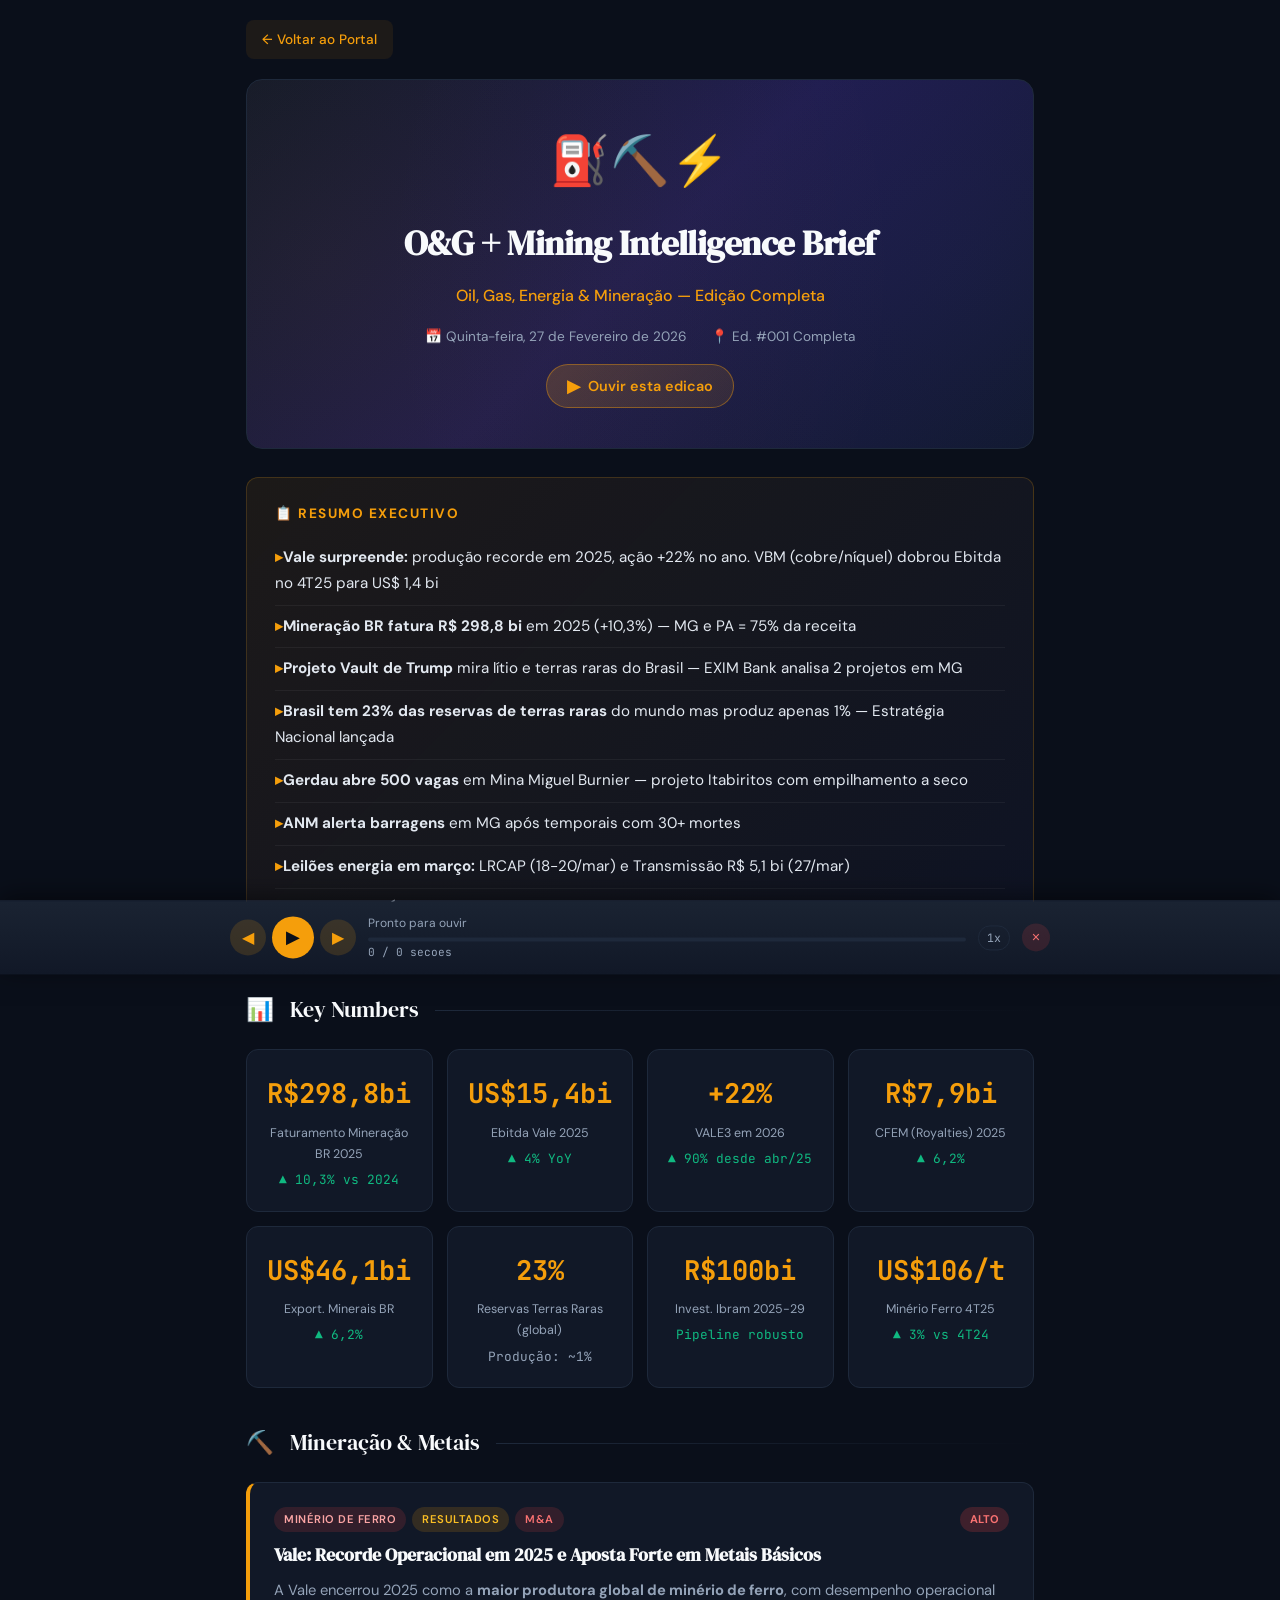
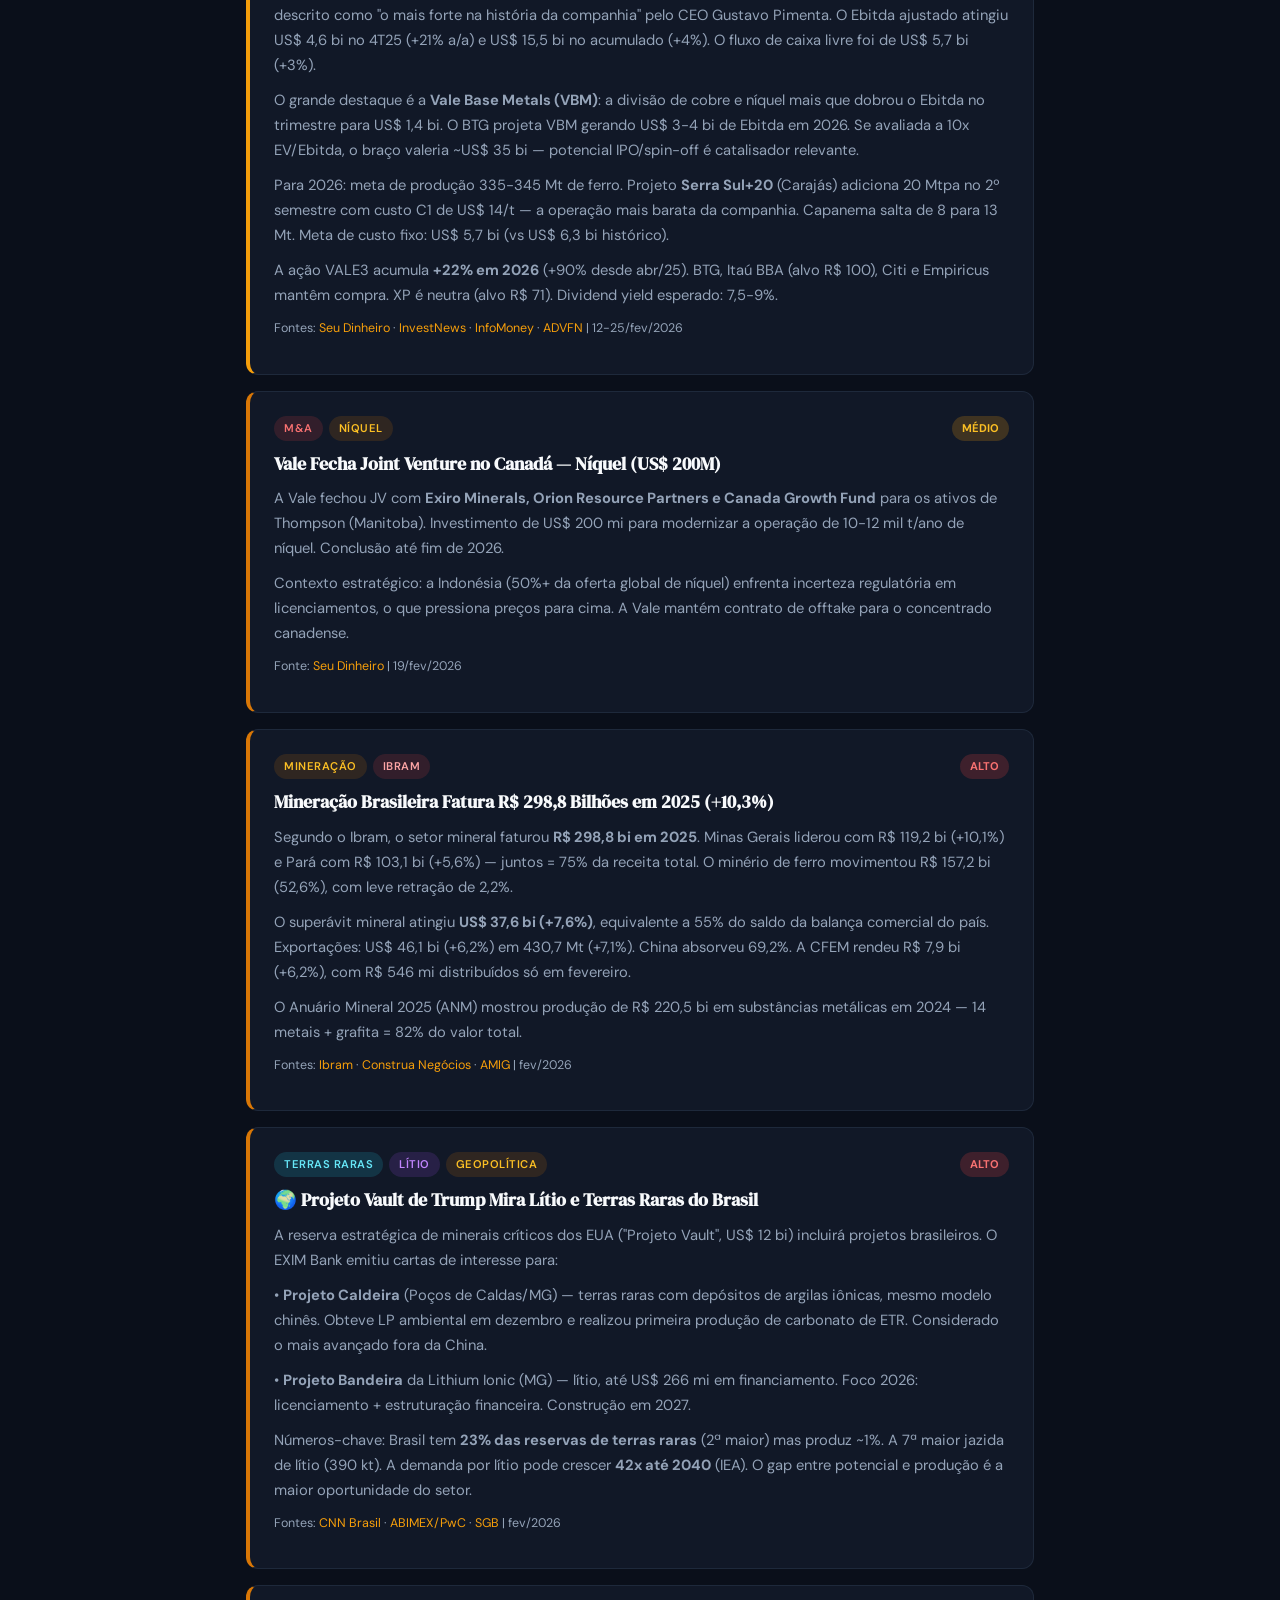
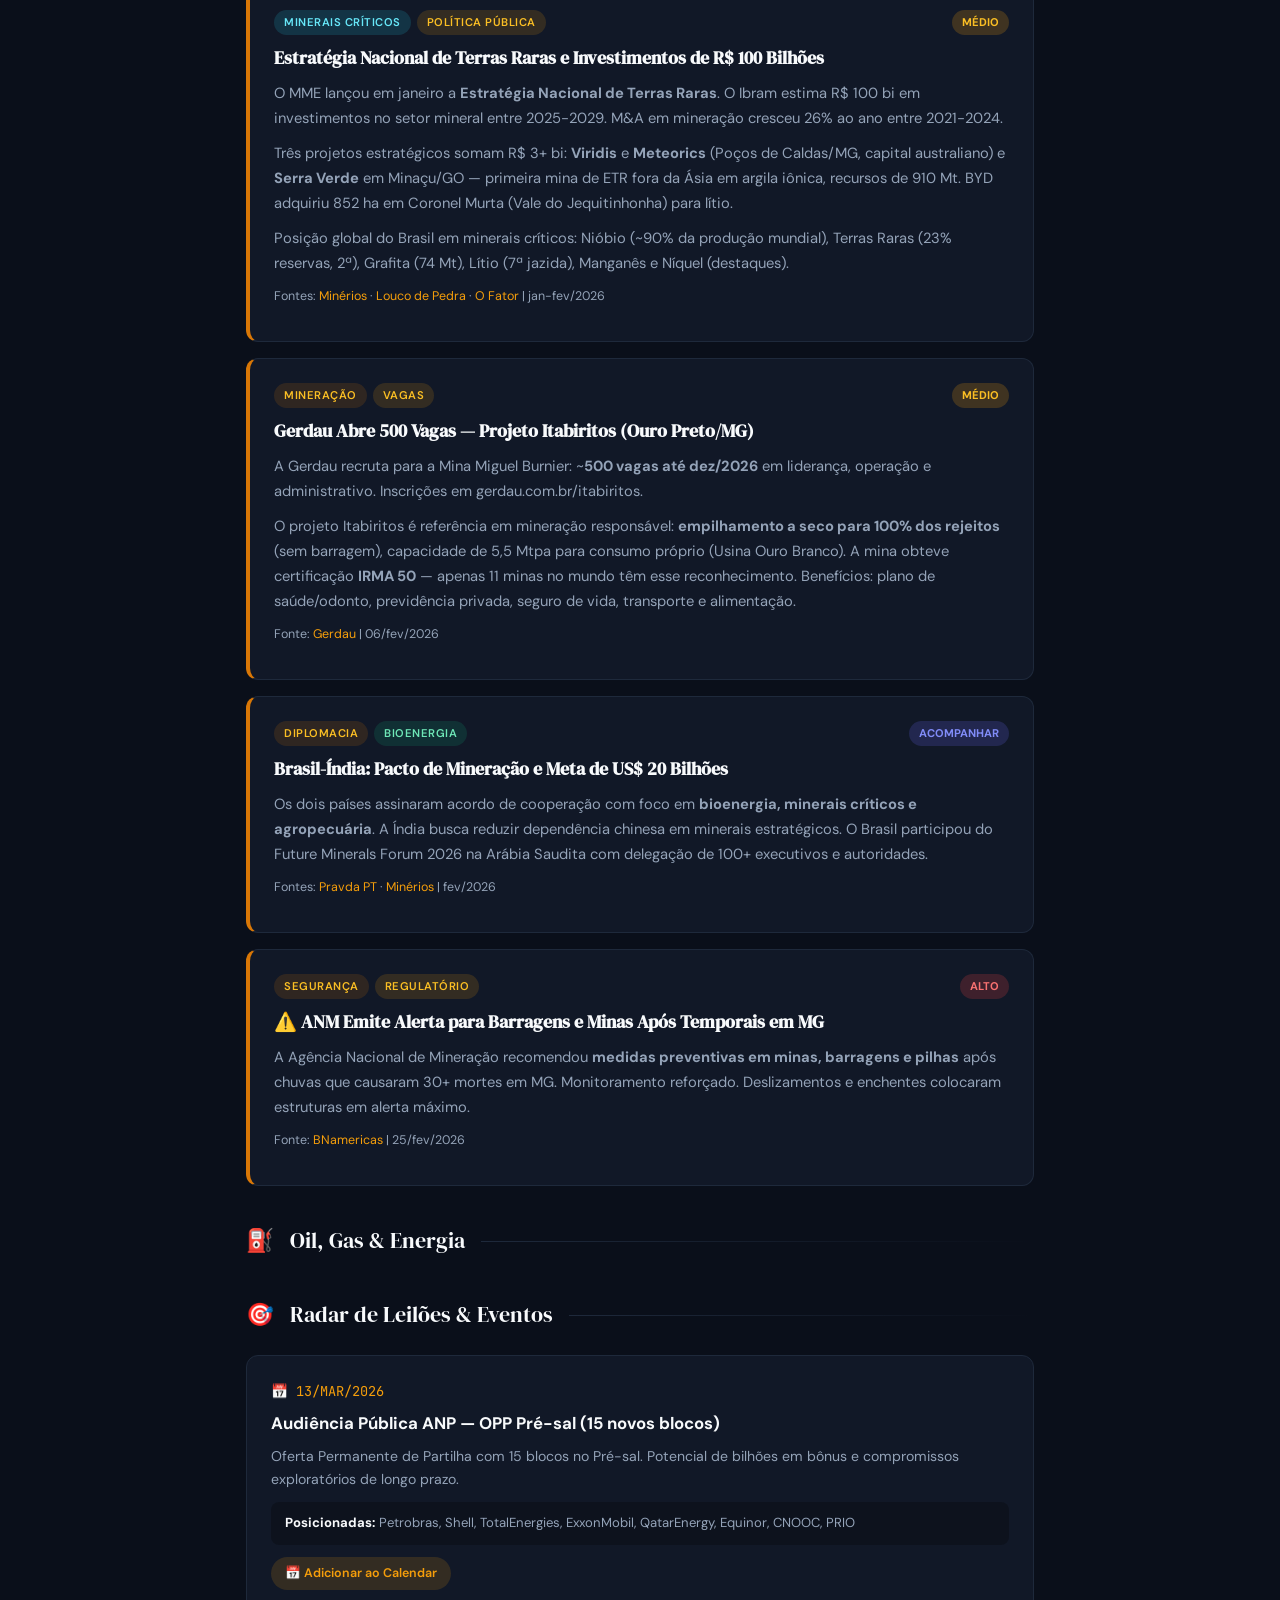
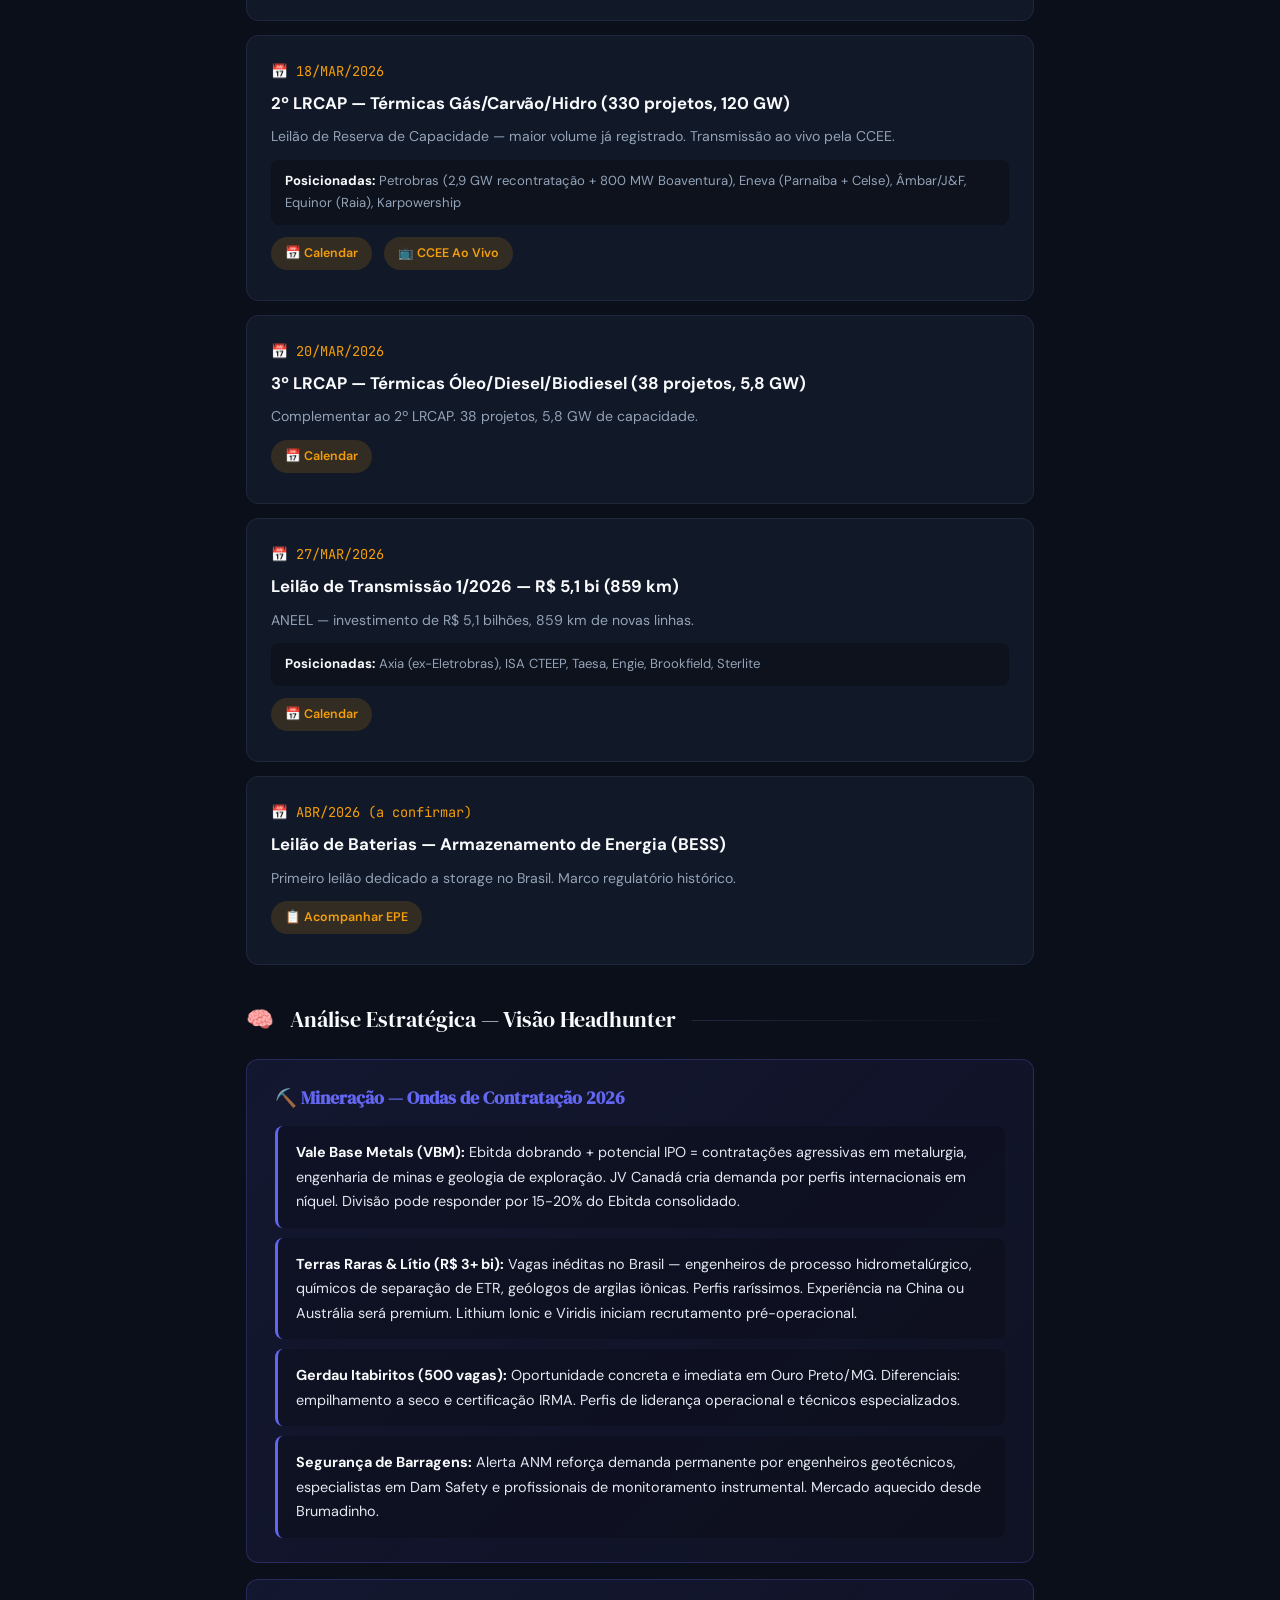
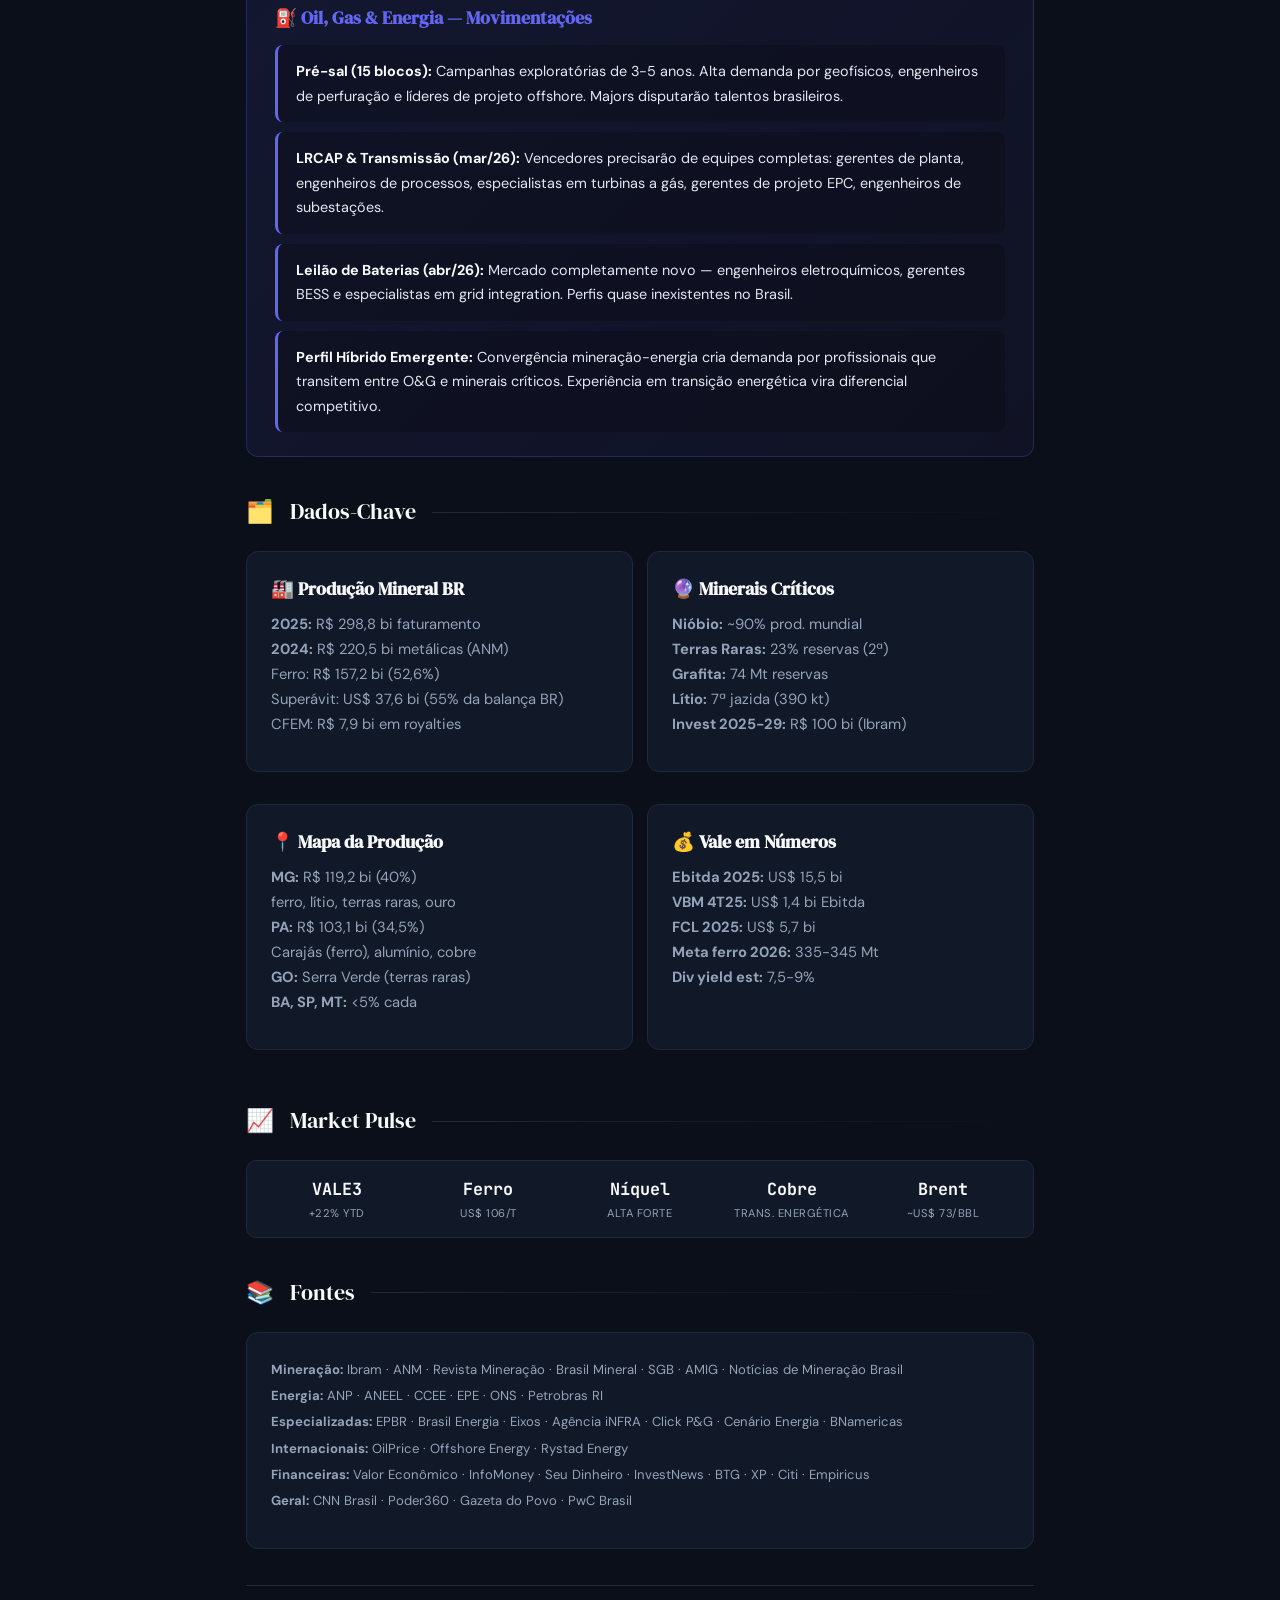
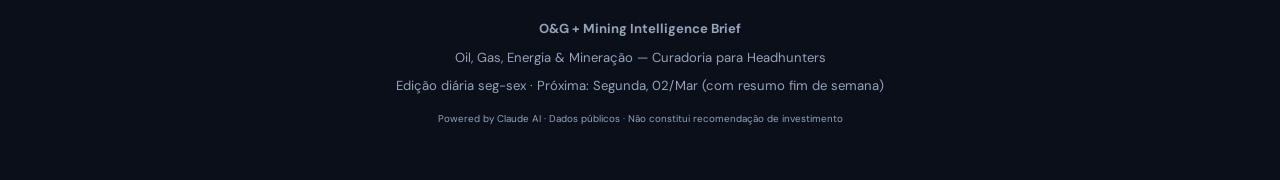
==== editions/2026-02-27.html @ 09e342e6 "Reestruturar projeto: portal, audio player, CSS modular, 2 edicoes - Portal landing page com hero, a" ====
<!DOCTYPE html>
<html lang="pt-BR">
<head>
<meta charset="UTF-8">
<meta name="viewport" content="width=device-width, initial-scale=1.0">
<title>O&G + Mining Intelligence Brief | 27 Fev 2026</title>
<meta name="description" content="Ed. #001 — Vale recorde, Mineracao R$298bi, Projeto Vault terras raras">
<meta property="og:title" content="O&G + Mining Intelligence Brief | 27 Fev 2026">
<meta property="og:description" content="Vale recorde operacional 2025, Mineracao BR fatura R$298,8bi, Projeto Vault terras raras">
<meta property="og:url" content="https://csfilho25.github.io/newsletter-og/editions/2026-02-27.html">
<link href="https://fonts.googleapis.com/css2?family=DM+Serif+Display&family=DM+Sans:wght@400;500;700&family=JetBrains+Mono:wght@400;500&display=swap" rel="stylesheet">
<link rel="stylesheet" href="../css/theme.css">
<link rel="stylesheet" href="../css/edition.css">
<link rel="stylesheet" href="../css/audio-player.css">
</head>
<body>
<div class="container">
<a href="../" class="back-link">&#8592; Voltar ao Portal</a>

<!-- HEADER -->
<div class="header">
  <div class="header-icon">⛽⛏️⚡</div>
  <h1>O&G + Mining Intelligence Brief</h1>
  <div class="header-sub">Oil, Gas, Energia & Mineração — Edição Completa</div>
  <div class="header-meta">
    <span>📅 Quinta-feira, 27 de Fevereiro de 2026</span>
    <span>📍 Ed. #001 Completa</span>
  </div>
</div>

<!-- EXECUTIVE SUMMARY -->
<div class="exec-summary">
  <h3>📋 Resumo Executivo</h3>
  <ul>
    <li><strong>Vale surpreende:</strong> produção recorde em 2025, ação +22% no ano. VBM (cobre/níquel) dobrou Ebitda no 4T25 para US$ 1,4 bi</li>
    <li><strong>Mineração BR fatura R$ 298,8 bi</strong> em 2025 (+10,3%) — MG e PA = 75% da receita</li>
    <li><strong>Projeto Vault de Trump</strong> mira lítio e terras raras do Brasil — EXIM Bank analisa 2 projetos em MG</li>
    <li><strong>Brasil tem 23% das reservas de terras raras</strong> do mundo mas produz apenas 1% — Estratégia Nacional lançada</li>
    <li><strong>Gerdau abre 500 vagas</strong> em Mina Miguel Burnier — projeto Itabiritos com empilhamento a seco</li>
    <li><strong>ANM alerta barragens</strong> em MG após temporais com 30+ mortes</li>
    <li><strong>Leilões energia em março:</strong> LRCAP (18-20/mar) e Transmissão R$ 5,1 bi (27/mar)</li>
    <li><strong>Acordo Brasil-Índia</strong> em mineração — meta de US$ 20 bi em comércio bilateral</li>
  </ul>
</div>

<!-- KEY NUMBERS -->
<div class="section-divider"><span>📊</span> Key Numbers</div>

<div class="numbers-grid">
  <div class="num-card">
    <div class="value">R$298,8bi</div>
    <div class="label">Faturamento Mineração BR 2025</div>
    <div class="change up">▲ 10,3% vs 2024</div>
  </div>
  <div class="num-card">
    <div class="value">US$15,4bi</div>
    <div class="label">Ebitda Vale 2025</div>
    <div class="change up">▲ 4% YoY</div>
  </div>
  <div class="num-card">
    <div class="value">+22%</div>
    <div class="label">VALE3 em 2026</div>
    <div class="change up">▲ 90% desde abr/25</div>
  </div>
  <div class="num-card">
    <div class="value">R$7,9bi</div>
    <div class="label">CFEM (Royalties) 2025</div>
    <div class="change up">▲ 6,2%</div>
  </div>
  <div class="num-card">
    <div class="value">US$46,1bi</div>
    <div class="label">Export. Minerais BR</div>
    <div class="change up">▲ 6,2%</div>
  </div>
  <div class="num-card">
    <div class="value">23%</div>
    <div class="label">Reservas Terras Raras (global)</div>
    <div class="change neutral">Produção: ~1%</div>
  </div>
  <div class="num-card">
    <div class="value">R$100bi</div>
    <div class="label">Invest. Ibram 2025-29</div>
    <div class="change up">Pipeline robusto</div>
  </div>
  <div class="num-card">
    <div class="value">US$106/t</div>
    <div class="label">Minério Ferro 4T25</div>
    <div class="change up">▲ 3% vs 4T24</div>
  </div>
</div>

<!-- ===== MINERAÇÃO ===== -->
<div class="section-divider"><span>⛏️</span> Mineração & Metais</div>

<!-- VALE RESULTADOS -->
<div class="news-card featured">
  <div class="card-header">
    <div class="tags">
      <span class="tag tag-ferro">Minério de Ferro</span>
      <span class="tag tag-corporativo">Resultados</span>
      <span class="tag tag-ma">M&A</span>
    </div>
    <span class="impact impact-high">ALTO</span>
  </div>
  <h3>Vale: Recorde Operacional em 2025 e Aposta Forte em Metais Básicos</h3>
  <p>A Vale encerrou 2025 como a <strong>maior produtora global de minério de ferro</strong>, com desempenho operacional descrito como "o mais forte na história da companhia" pelo CEO Gustavo Pimenta. O Ebitda ajustado atingiu US$ 4,6 bi no 4T25 (+21% a/a) e US$ 15,5 bi no acumulado (+4%). O fluxo de caixa livre foi de US$ 5,7 bi (+3%).</p>
  <p>O grande destaque é a <strong>Vale Base Metals (VBM)</strong>: a divisão de cobre e níquel mais que dobrou o Ebitda no trimestre para US$ 1,4 bi. O BTG projeta VBM gerando US$ 3-4 bi de Ebitda em 2026. Se avaliada a 10x EV/Ebitda, o braço valeria ~US$ 35 bi — potencial IPO/spin-off é catalisador relevante.</p>
  <p>Para 2026: meta de produção 335-345 Mt de ferro. Projeto <strong>Serra Sul+20</strong> (Carajás) adiciona 20 Mtpa no 2º semestre com custo C1 de US$ 14/t — a operação mais barata da companhia. Capanema salta de 8 para 13 Mt. Meta de custo fixo: US$ 5,7 bi (vs US$ 6,3 bi histórico).</p>
  <p>A ação VALE3 acumula <strong>+22% em 2026</strong> (+90% desde abr/25). BTG, Itaú BBA (alvo R$ 100), Citi e Empiricus mantêm compra. XP é neutra (alvo R$ 71). Dividend yield esperado: 7,5-9%.</p>
  <p class="source">Fontes: <a href="https://www.seudinheiro.com" target="_blank">Seu Dinheiro</a> · <a href="https://investnews.com.br" target="_blank">InvestNews</a> · <a href="https://www.infomoney.com.br" target="_blank">InfoMoney</a> · <a href="https://br.advfn.com" target="_blank">ADVFN</a> | 12-25/fev/2026</p>
</div>

<!-- JV CANADÁ -->
<div class="news-card mining-card">
  <div class="card-header">
    <div class="tags">
      <span class="tag tag-ma">M&A</span>
      <span class="tag tag-mining">Níquel</span>
    </div>
    <span class="impact impact-medium">MÉDIO</span>
  </div>
  <h3>Vale Fecha Joint Venture no Canadá — Níquel (US$ 200M)</h3>
  <p>A Vale fechou JV com <strong>Exiro Minerals, Orion Resource Partners e Canada Growth Fund</strong> para os ativos de Thompson (Manitoba). Investimento de US$ 200 mi para modernizar a operação de 10-12 mil t/ano de níquel. Conclusão até fim de 2026.</p>
  <p>Contexto estratégico: a Indonésia (50%+ da oferta global de níquel) enfrenta incerteza regulatória em licenciamentos, o que pressiona preços para cima. A Vale mantém contrato de offtake para o concentrado canadense.</p>
  <p class="source">Fonte: <a href="https://www.seudinheiro.com" target="_blank">Seu Dinheiro</a> | 19/fev/2026</p>
</div>

<!-- FATURAMENTO SETOR -->
<div class="news-card mining-card">
  <div class="card-header">
    <div class="tags">
      <span class="tag tag-mining">Mineração</span>
      <span class="tag tag-ferro">Ibram</span>
    </div>
    <span class="impact impact-high">ALTO</span>
  </div>
  <h3>Mineração Brasileira Fatura R$ 298,8 Bilhões em 2025 (+10,3%)</h3>
  <p>Segundo o Ibram, o setor mineral faturou <strong>R$ 298,8 bi em 2025</strong>. Minas Gerais liderou com R$ 119,2 bi (+10,1%) e Pará com R$ 103,1 bi (+5,6%) — juntos = 75% da receita total. O minério de ferro movimentou R$ 157,2 bi (52,6%), com leve retração de 2,2%.</p>
  <p>O superávit mineral atingiu <strong>US$ 37,6 bi (+7,6%)</strong>, equivalente a 55% do saldo da balança comercial do país. Exportações: US$ 46,1 bi (+6,2%) em 430,7 Mt (+7,1%). China absorveu 69,2%. A CFEM rendeu R$ 7,9 bi (+6,2%), com R$ 546 mi distribuídos só em fevereiro.</p>
  <p>O Anuário Mineral 2025 (ANM) mostrou produção de R$ 220,5 bi em substâncias metálicas em 2024 — 14 metais + grafita = 82% do valor total.</p>
  <p class="source">Fontes: <a href="https://ibram.org.br" target="_blank">Ibram</a> · <a href="https://revistaconstrua.com.br" target="_blank">Construa Negócios</a> · <a href="https://amig.org.br" target="_blank">AMIG</a> | fev/2026</p>
</div>

<!-- TERRAS RARAS & LITIO -->
<div class="news-card mining-card">
  <div class="card-header">
    <div class="tags">
      <span class="tag tag-terras-raras">Terras Raras</span>
      <span class="tag tag-litio">Lítio</span>
      <span class="tag tag-mining">Geopolítica</span>
    </div>
    <span class="impact impact-high">ALTO</span>
  </div>
  <h3>🌍 Projeto Vault de Trump Mira Lítio e Terras Raras do Brasil</h3>
  <p>A reserva estratégica de minerais críticos dos EUA ("Projeto Vault", US$ 12 bi) incluirá projetos brasileiros. O EXIM Bank emitiu cartas de interesse para:</p>
  <p>• <strong>Projeto Caldeira</strong> (Poços de Caldas/MG) — terras raras com depósitos de argilas iônicas, mesmo modelo chinês. Obteve LP ambiental em dezembro e realizou primeira produção de carbonato de ETR. Considerado o mais avançado fora da China.</p>
  <p>• <strong>Projeto Bandeira</strong> da Lithium Ionic (MG) — lítio, até US$ 266 mi em financiamento. Foco 2026: licenciamento + estruturação financeira. Construção em 2027.</p>
  <p>Números-chave: Brasil tem <strong>23% das reservas de terras raras</strong> (2ª maior) mas produz ~1%. A 7ª maior jazida de lítio (390 kt). A demanda por lítio pode crescer <strong>42x até 2040</strong> (IEA). O gap entre potencial e produção é a maior oportunidade do setor.</p>
  <p class="source">Fontes: <a href="https://www.cnnbrasil.com.br" target="_blank">CNN Brasil</a> · <a href="https://abimex.ind.br" target="_blank">ABIMEX/PwC</a> · <a href="https://www.sgb.gov.br" target="_blank">SGB</a> | fev/2026</p>
</div>

<!-- ESTRATÉGIA NACIONAL -->
<div class="news-card mining-card">
  <div class="card-header">
    <div class="tags">
      <span class="tag tag-terras-raras">Minerais Críticos</span>
      <span class="tag tag-corporativo">Política Pública</span>
    </div>
    <span class="impact impact-medium">MÉDIO</span>
  </div>
  <h3>Estratégia Nacional de Terras Raras e Investimentos de R$ 100 Bilhões</h3>
  <p>O MME lançou em janeiro a <strong>Estratégia Nacional de Terras Raras</strong>. O Ibram estima R$ 100 bi em investimentos no setor mineral entre 2025-2029. M&A em mineração cresceu 26% ao ano entre 2021-2024.</p>
  <p>Três projetos estratégicos somam R$ 3+ bi: <strong>Viridis</strong> e <strong>Meteorics</strong> (Poços de Caldas/MG, capital australiano) e <strong>Serra Verde</strong> em Minaçu/GO — primeira mina de ETR fora da Ásia em argila iônica, recursos de 910 Mt. BYD adquiriu 852 ha em Coronel Murta (Vale do Jequitinhonha) para lítio.</p>
  <p>Posição global do Brasil em minerais críticos: Nióbio (~90% da produção mundial), Terras Raras (23% reservas, 2ª), Grafita (74 Mt), Lítio (7ª jazida), Manganês e Níquel (destaques).</p>
  <p class="source">Fontes: <a href="https://revistaminerios.com.br" target="_blank">Minérios</a> · <a href="https://www.loucodepedra.com" target="_blank">Louco de Pedra</a> · <a href="https://ofator.com.br" target="_blank">O Fator</a> | jan-fev/2026</p>
</div>

<!-- GERDAU -->
<div class="news-card mining-card">
  <div class="card-header">
    <div class="tags">
      <span class="tag tag-mining">Mineração</span>
      <span class="tag tag-corporativo">Vagas</span>
    </div>
    <span class="impact impact-medium">MÉDIO</span>
  </div>
  <h3>Gerdau Abre 500 Vagas — Projeto Itabiritos (Ouro Preto/MG)</h3>
  <p>A Gerdau recruta para a Mina Miguel Burnier: ~<strong>500 vagas até dez/2026</strong> em liderança, operação e administrativo. Inscrições em gerdau.com.br/itabiritos.</p>
  <p>O projeto Itabiritos é referência em mineração responsável: <strong>empilhamento a seco para 100% dos rejeitos</strong> (sem barragem), capacidade de 5,5 Mtpa para consumo próprio (Usina Ouro Branco). A mina obteve certificação <strong>IRMA 50</strong> — apenas 11 minas no mundo têm esse reconhecimento. Benefícios: plano de saúde/odonto, previdência privada, seguro de vida, transporte e alimentação.</p>
  <p class="source">Fonte: <a href="https://www2.gerdau.com.br" target="_blank">Gerdau</a> | 06/fev/2026</p>
</div>

<!-- BRASIL-INDIA -->
<div class="news-card mining-card">
  <div class="card-header">
    <div class="tags">
      <span class="tag tag-mining">Diplomacia</span>
      <span class="tag tag-energia">Bioenergia</span>
    </div>
    <span class="impact impact-watch">ACOMPANHAR</span>
  </div>
  <h3>Brasil-Índia: Pacto de Mineração e Meta de US$ 20 Bilhões</h3>
  <p>Os dois países assinaram acordo de cooperação com foco em <strong>bioenergia, minerais críticos e agropecuária</strong>. A Índia busca reduzir dependência chinesa em minerais estratégicos. O Brasil participou do Future Minerals Forum 2026 na Arábia Saudita com delegação de 100+ executivos e autoridades.</p>
  <p class="source">Fontes: <a href="https://portuguese.news-pravda.com" target="_blank">Pravda PT</a> · <a href="https://revistaminerios.com.br" target="_blank">Minérios</a> | fev/2026</p>
</div>

<!-- ALERTA ANM -->
<div class="news-card mining-card">
  <div class="card-header">
    <div class="tags">
      <span class="tag tag-mining">Segurança</span>
      <span class="tag tag-corporativo">Regulatório</span>
    </div>
    <span class="impact impact-high">ALTO</span>
  </div>
  <h3>⚠️ ANM Emite Alerta para Barragens e Minas Após Temporais em MG</h3>
  <p>A Agência Nacional de Mineração recomendou <strong>medidas preventivas em minas, barragens e pilhas</strong> após chuvas que causaram 30+ mortes em MG. Monitoramento reforçado. Deslizamentos e enchentes colocaram estruturas em alerta máximo.</p>
  <p class="source">Fonte: <a href="https://www.bnamericas.com" target="_blank">BNamericas</a> | 25/fev/2026</p>
</div>

<!-- ===== OIL GAS ENERGIA ===== -->
<div class="section-divider"><span>⛽</span> Oil, Gas & Energia</div>

<!-- RADAR DE LEILÕES -->
<div class="section-divider"><span>🎯</span> Radar de Leilões & Eventos</div>

<div class="radar-card">
  <div class="event-date">📅 13/MAR/2026</div>
  <h4>Audiência Pública ANP — OPP Pré-sal (15 novos blocos)</h4>
  <div class="details">Oferta Permanente de Partilha com 15 blocos no Pré-sal. Potencial de bilhões em bônus e compromissos exploratórios de longo prazo.</div>
  <div class="companies"><strong>Posicionadas:</strong> Petrobras, Shell, TotalEnergies, ExxonMobil, QatarEnergy, Equinor, CNOOC, PRIO</div>
  <a href="https://calendar.google.com/calendar/render?action=TEMPLATE&text=Audiência+ANP+OPP+Pré-sal&dates=20260313T100000/20260313T170000&details=15+blocos+Pré-sal" target="_blank" class="calendar-btn">📅 Adicionar ao Calendar</a>
</div>

<div class="radar-card">
  <div class="event-date">📅 18/MAR/2026</div>
  <h4>2º LRCAP — Térmicas Gás/Carvão/Hidro (330 projetos, 120 GW)</h4>
  <div class="details">Leilão de Reserva de Capacidade — maior volume já registrado. Transmissão ao vivo pela CCEE.</div>
  <div class="companies"><strong>Posicionadas:</strong> Petrobras (2,9 GW recontratação + 800 MW Boaventura), Eneva (Parnaíba + Celse), Âmbar/J&F, Equinor (Raia), Karpowership</div>
  <a href="https://calendar.google.com/calendar/render?action=TEMPLATE&text=2º+LRCAP+Térmicas&dates=20260318T090000/20260318T180000&details=330+projetos+120GW" target="_blank" class="calendar-btn">📅 Calendar</a>
  <a href="https://www.ccee.org.br" target="_blank" class="calendar-btn">📺 CCEE Ao Vivo</a>
</div>

<div class="radar-card">
  <div class="event-date">📅 20/MAR/2026</div>
  <h4>3º LRCAP — Térmicas Óleo/Diesel/Biodiesel (38 projetos, 5,8 GW)</h4>
  <div class="details">Complementar ao 2º LRCAP. 38 projetos, 5,8 GW de capacidade.</div>
  <a href="https://calendar.google.com/calendar/render?action=TEMPLATE&text=3º+LRCAP+Óleo&dates=20260320T090000/20260320T180000&details=38+projetos+5.8GW" target="_blank" class="calendar-btn">📅 Calendar</a>
</div>

<div class="radar-card">
  <div class="event-date">📅 27/MAR/2026</div>
  <h4>Leilão de Transmissão 1/2026 — R$ 5,1 bi (859 km)</h4>
  <div class="details">ANEEL — investimento de R$ 5,1 bilhões, 859 km de novas linhas.</div>
  <div class="companies"><strong>Posicionadas:</strong> Axia (ex-Eletrobras), ISA CTEEP, Taesa, Engie, Brookfield, Sterlite</div>
  <a href="https://calendar.google.com/calendar/render?action=TEMPLATE&text=Leilão+Transmissão+1/2026&dates=20260327T090000/20260327T180000&details=R$5.1bi+859km" target="_blank" class="calendar-btn">📅 Calendar</a>
</div>

<div class="radar-card">
  <div class="event-date">📅 ABR/2026 (a confirmar)</div>
  <h4>Leilão de Baterias — Armazenamento de Energia (BESS)</h4>
  <div class="details">Primeiro leilão dedicado a storage no Brasil. Marco regulatório histórico.</div>
  <a href="https://www.epe.gov.br" target="_blank" class="calendar-btn">📋 Acompanhar EPE</a>
</div>

<!-- ===== ANÁLISE HEADHUNTER ===== -->
<div class="section-divider"><span>🧠</span> Análise Estratégica — Visão Headhunter</div>

<div class="headhunter-box">
  <h3>⛏️ Mineração — Ondas de Contratação 2026</h3>
  <div class="insight">
    <strong>Vale Base Metals (VBM):</strong> Ebitda dobrando + potencial IPO = contratações agressivas em metalurgia, engenharia de minas e geologia de exploração. JV Canadá cria demanda por perfis internacionais em níquel. Divisão pode responder por 15-20% do Ebitda consolidado.
  </div>
  <div class="insight">
    <strong>Terras Raras & Lítio (R$ 3+ bi):</strong> Vagas inéditas no Brasil — engenheiros de processo hidrometalúrgico, químicos de separação de ETR, geólogos de argilas iônicas. Perfis raríssimos. Experiência na China ou Austrália será premium. Lithium Ionic e Viridis iniciam recrutamento pré-operacional.
  </div>
  <div class="insight">
    <strong>Gerdau Itabiritos (500 vagas):</strong> Oportunidade concreta e imediata em Ouro Preto/MG. Diferenciais: empilhamento a seco e certificação IRMA. Perfis de liderança operacional e técnicos especializados.
  </div>
  <div class="insight">
    <strong>Segurança de Barragens:</strong> Alerta ANM reforça demanda permanente por engenheiros geotécnicos, especialistas em Dam Safety e profissionais de monitoramento instrumental. Mercado aquecido desde Brumadinho.
  </div>
</div>

<div class="headhunter-box">
  <h3>⛽ Oil, Gas & Energia — Movimentações</h3>
  <div class="insight">
    <strong>Pré-sal (15 blocos):</strong> Campanhas exploratórias de 3-5 anos. Alta demanda por geofísicos, engenheiros de perfuração e líderes de projeto offshore. Majors disputarão talentos brasileiros.
  </div>
  <div class="insight">
    <strong>LRCAP & Transmissão (mar/26):</strong> Vencedores precisarão de equipes completas: gerentes de planta, engenheiros de processos, especialistas em turbinas a gás, gerentes de projeto EPC, engenheiros de subestações.
  </div>
  <div class="insight">
    <strong>Leilão de Baterias (abr/26):</strong> Mercado completamente novo — engenheiros eletroquímicos, gerentes BESS e especialistas em grid integration. Perfis quase inexistentes no Brasil.
  </div>
  <div class="insight">
    <strong>Perfil Híbrido Emergente:</strong> Convergência mineração-energia cria demanda por profissionais que transitem entre O&G e minerais críticos. Experiência em transição energética vira diferencial competitivo.
  </div>
</div>

<!-- DADOS CHAVE -->
<div class="section-divider"><span>🗂️</span> Dados-Chave</div>

<div class="two-col">
  <div class="news-card">
    <h3>🏭 Produção Mineral BR</h3>
    <p><strong>2025:</strong> R$ 298,8 bi faturamento<br>
    <strong>2024:</strong> R$ 220,5 bi metálicas (ANM)<br>
    Ferro: R$ 157,2 bi (52,6%)<br>
    Superávit: US$ 37,6 bi (55% da balança BR)<br>
    CFEM: R$ 7,9 bi em royalties</p>
  </div>
  <div class="news-card">
    <h3>🔮 Minerais Críticos</h3>
    <p><strong>Nióbio:</strong> ~90% prod. mundial<br>
    <strong>Terras Raras:</strong> 23% reservas (2ª)<br>
    <strong>Grafita:</strong> 74 Mt reservas<br>
    <strong>Lítio:</strong> 7ª jazida (390 kt)<br>
    <strong>Invest 2025-29:</strong> R$ 100 bi (Ibram)</p>
  </div>
</div>

<div class="two-col">
  <div class="news-card">
    <h3>📍 Mapa da Produção</h3>
    <p><strong>MG:</strong> R$ 119,2 bi (40%)<br>ferro, lítio, terras raras, ouro<br>
    <strong>PA:</strong> R$ 103,1 bi (34,5%)<br>Carajás (ferro), alumínio, cobre<br>
    <strong>GO:</strong> Serra Verde (terras raras)<br>
    <strong>BA, SP, MT:</strong> &lt;5% cada</p>
  </div>
  <div class="news-card">
    <h3>💰 Vale em Números</h3>
    <p><strong>Ebitda 2025:</strong> US$ 15,5 bi<br>
    <strong>VBM 4T25:</strong> US$ 1,4 bi Ebitda<br>
    <strong>FCL 2025:</strong> US$ 5,7 bi<br>
    <strong>Meta ferro 2026:</strong> 335-345 Mt<br>
    <strong>Div yield est:</strong> 7,5-9%</p>
  </div>
</div>

<!-- MARKET PULSE -->
<div class="section-divider"><span>📈</span> Market Pulse</div>

<div class="stats-bar">
  <div class="stat-item">
    <div class="stat-val up">VALE3</div>
    <div class="stat-label">+22% YTD</div>
  </div>
  <div class="stat-item">
    <div class="stat-val neutral">Ferro</div>
    <div class="stat-label">US$ 106/t</div>
  </div>
  <div class="stat-item">
    <div class="stat-val up">Níquel</div>
    <div class="stat-label">Alta forte</div>
  </div>
  <div class="stat-item">
    <div class="stat-val up">Cobre</div>
    <div class="stat-label">Trans. energética</div>
  </div>
  <div class="stat-item">
    <div class="stat-val neutral">Brent</div>
    <div class="stat-label">~US$ 73/bbl</div>
  </div>
</div>

<!-- FONTES -->
<div class="section-divider"><span>📚</span> Fontes</div>
<div class="news-card">
  <p style="font-size:0.82em; line-height:2;">
    <strong>Mineração:</strong> Ibram · ANM · Revista Mineração · Brasil Mineral · SGB · AMIG · Notícias de Mineração Brasil<br>
    <strong>Energia:</strong> ANP · ANEEL · CCEE · EPE · ONS · Petrobras RI<br>
    <strong>Especializadas:</strong> EPBR · Brasil Energia · Eixos · Agência iNFRA · Click P&G · Cenário Energia · BNamericas<br>
    <strong>Internacionais:</strong> OilPrice · Offshore Energy · Rystad Energy<br>
    <strong>Financeiras:</strong> Valor Econômico · InfoMoney · Seu Dinheiro · InvestNews · BTG · XP · Citi · Empiricus<br>
    <strong>Geral:</strong> CNN Brasil · Poder360 · Gazeta do Povo · PwC Brasil
  </p>
</div>

<!-- FOOTER -->
<div class="footer">
  <p><strong>O&G + Mining Intelligence Brief</strong></p>
  <p style="margin-top:6px;">Oil, Gas, Energia & Mineração — Curadoria para Headhunters</p>
  <p style="margin-top:6px;">Edição diária seg-sex · Próxima: Segunda, 02/Mar (com resumo fim de semana)</p>
  <p style="margin-top:14px; font-size:0.75em;">Powered by Claude AI · Dados públicos · Não constitui recomendação de investimento</p>
</div>

</div>
<script src="../js/audio-player.js"></script>
</body>
</html>
---- css/theme.css ----
/* O&G + Mining Intelligence Brief — Theme */
/* Shared variables, reset, typography, base layout */

@import url('https://fonts.googleapis.com/css2?family=DM+Serif+Display&family=DM+Sans:wght@400;500;700&family=JetBrains+Mono:wght@400;500&display=swap');

:root {
  --bg: #0a0f1a;
  --card: #111827;
  --card-hover: #1a2332;
  --border: #1e293b;
  --accent: #f59e0b;
  --accent2: #10b981;
  --accent3: #6366f1;
  --accent4: #ef4444;
  --accent5: #8b5cf6;
  --accent6: #ec4899;
  --text: #e2e8f0;
  --text-dim: #94a3b8;
  --text-bright: #f8fafc;
  --mining: #d97706;
  --oil: #3b82f6;
  --energy: #10b981;
}

* { margin: 0; padding: 0; box-sizing: border-box; }

html { scroll-behavior: smooth; -webkit-text-size-adjust: 100%; }

body {
  background: var(--bg);
  color: var(--text);
  font-family: 'DM Sans', sans-serif;
  line-height: 1.7;
  -webkit-font-smoothing: antialiased;
  -moz-osx-font-smoothing: grayscale;
}

.container {
  max-width: 820px;
  margin: 0 auto;
  padding: 20px 16px;
}

a { color: var(--accent); text-decoration: none; }
a:hover { text-decoration: underline; }

/* Direction indicators */
.up { color: #10b981; }
.down { color: #ef4444; }
.neutral { color: var(--text-dim); }

/* Base responsive */
@media (max-width: 768px) {
  .container { padding: 16px 12px; }
}

@media (max-width: 480px) {
  .container { padding: 12px 8px; }
  body { font-size: 15px; }
}
---- css/edition.css ----
/* O&G + Mining Intelligence Brief — Edition Styles */
/* All newsletter component styles */

/* Back link */
.back-link {
  display: inline-flex;
  align-items: center;
  gap: 6px;
  color: var(--accent);
  font-size: 0.85em;
  font-weight: 500;
  margin-bottom: 20px;
  text-decoration: none;
  padding: 8px 16px;
  border-radius: 8px;
  background: rgba(245,158,11,0.08);
  transition: background 0.2s;
}
.back-link:hover { background: rgba(245,158,11,0.15); text-decoration: none; }

/* Header */
.header {
  background: linear-gradient(135deg, #0f172a 0%, #1e1b4b 50%, #0f172a 100%);
  border: 1px solid var(--border);
  border-radius: 16px;
  padding: 40px 32px;
  text-align: center;
  margin-bottom: 28px;
  position: relative;
  overflow: hidden;
}
.header::before {
  content: '';
  position: absolute;
  top: -50%; left: -50%;
  width: 200%; height: 200%;
  background: radial-gradient(circle at 30% 50%, rgba(245,158,11,0.06) 0%, transparent 50%),
              radial-gradient(circle at 70% 50%, rgba(99,102,241,0.06) 0%, transparent 50%);
}
.header-icon { font-size: 48px; margin-bottom: 12px; position: relative; }
.header h1 {
  font-family: 'DM Serif Display', serif;
  font-size: 2.2em;
  color: var(--text-bright);
  letter-spacing: -0.5px;
  position: relative;
}
.header-sub {
  font-size: 1em;
  color: var(--accent);
  margin-top: 8px;
  font-weight: 500;
  position: relative;
}
.header-meta {
  display: flex;
  justify-content: center;
  gap: 24px;
  margin-top: 16px;
  font-size: 0.85em;
  color: var(--text-dim);
  position: relative;
  flex-wrap: wrap;
}

/* Alert Banner */
.alert-banner {
  background: linear-gradient(135deg, rgba(239,68,68,0.15), rgba(245,158,11,0.08));
  border: 1px solid rgba(239,68,68,0.4);
  border-radius: 12px;
  padding: 18px 24px;
  margin-bottom: 24px;
  display: flex;
  align-items: flex-start;
  gap: 14px;
}
.alert-banner .alert-icon { font-size: 1.8em; flex-shrink: 0; }
.alert-banner .alert-text { font-size: 0.92em; }
.alert-banner strong { color: var(--text-bright); }

/* Section Divider */
.section-divider {
  display: flex;
  align-items: center;
  gap: 16px;
  margin: 36px 0 20px;
  font-family: 'DM Serif Display', serif;
  font-size: 1.4em;
  color: var(--text-bright);
}
.section-divider::after {
  content: '';
  flex: 1;
  height: 1px;
  background: linear-gradient(90deg, var(--border), transparent);
}

/* Executive Summary */
.exec-summary {
  background: linear-gradient(135deg, rgba(245,158,11,0.08), rgba(99,102,241,0.05));
  border: 1px solid rgba(245,158,11,0.2);
  border-radius: 12px;
  padding: 24px 28px;
  margin-bottom: 24px;
}
.exec-summary h3 {
  color: var(--accent);
  font-size: 0.85em;
  text-transform: uppercase;
  letter-spacing: 1.5px;
  margin-bottom: 12px;
}
.exec-summary ul { list-style: none; }
.exec-summary li {
  padding: 8px 0;
  border-bottom: 1px solid rgba(255,255,255,0.05);
  font-size: 0.95em;
}
.exec-summary li:last-child { border: none; }
.exec-summary li::before { content: '\25B8 '; color: var(--accent); font-weight: bold; }

/* Numbers Grid */
.numbers-grid {
  display: grid;
  grid-template-columns: repeat(auto-fit, minmax(175px, 1fr));
  gap: 14px;
  margin-bottom: 28px;
}
.num-card {
  background: var(--card);
  border: 1px solid var(--border);
  border-radius: 12px;
  padding: 20px;
  text-align: center;
  transition: transform 0.2s;
}
.num-card:hover { transform: translateY(-2px); border-color: var(--accent); }
.num-card .value {
  font-family: 'JetBrains Mono', monospace;
  font-size: 1.7em;
  font-weight: 700;
  color: var(--accent);
}
.num-card .label { font-size: 0.78em; color: var(--text-dim); margin-top: 6px; }
.num-card .change { font-family: 'JetBrains Mono', monospace; font-size: 0.8em; margin-top: 4px; }

/* News Card */
.news-card {
  background: var(--card);
  border: 1px solid var(--border);
  border-radius: 12px;
  padding: 24px;
  margin-bottom: 16px;
  transition: border-color 0.2s;
}
.news-card:hover { border-color: rgba(245,158,11,0.3); }
.news-card.featured { border-left: 4px solid var(--accent); }
.news-card.featured-oil { border-left: 4px solid var(--oil); }
.news-card.mining-card { border-left: 4px solid var(--mining); }
.news-card.energy-card { border-left: 4px solid var(--energy); }
.card-header {
  display: flex;
  justify-content: space-between;
  align-items: flex-start;
  margin-bottom: 10px;
  flex-wrap: wrap;
  gap: 8px;
}

/* Tags */
.tags { display: flex; flex-wrap: wrap; gap: 6px; }
.tag {
  font-size: 0.7em;
  padding: 3px 10px;
  border-radius: 20px;
  font-weight: 600;
  text-transform: uppercase;
  letter-spacing: 0.5px;
}
.tag-geopolitica { background: rgba(239,68,68,0.15); color: #f87171; }
.tag-ma { background: rgba(239,68,68,0.15); color: #f87171; }
.tag-contrato { background: rgba(16,185,129,0.15); color: #34d399; }
.tag-anp { background: rgba(59,130,246,0.15); color: #60a5fa; }
.tag-midstream { background: rgba(139,92,246,0.15); color: #a78bfa; }
.tag-epc { background: rgba(236,72,153,0.15); color: #f472b6; }
.tag-corporativo { background: rgba(245,158,11,0.15); color: #fbbf24; }
.tag-gas { background: rgba(6,182,212,0.15); color: #22d3ee; }
.tag-mining { background: rgba(217,119,6,0.15); color: #fbbf24; }
.tag-litio { background: rgba(168,85,247,0.15); color: #c084fc; }
.tag-ferro { background: rgba(239,68,68,0.15); color: #fca5a5; }
.tag-terras-raras { background: rgba(34,211,238,0.15); color: #67e8f9; }
.tag-energia { background: rgba(16,185,129,0.15); color: #6ee7b7; }
.tag-petroleo { background: rgba(59,130,246,0.15); color: #93c5fd; }
.tag-leilao { background: rgba(245,158,11,0.15); color: #fde68a; }

/* Impact badges */
.impact {
  font-size: 0.7em;
  padding: 3px 10px;
  border-radius: 20px;
  font-weight: 700;
  text-transform: uppercase;
  white-space: nowrap;
}
.impact-high { background: rgba(239,68,68,0.2); color: #f87171; }
.impact-medium { background: rgba(245,158,11,0.2); color: #fbbf24; }
.impact-watch { background: rgba(99,102,241,0.2); color: #818cf8; }

/* News card typography */
.news-card h3 {
  font-family: 'DM Serif Display', serif;
  font-size: 1.15em;
  color: var(--text-bright);
  margin-bottom: 10px;
  line-height: 1.4;
}
.news-card p {
  font-size: 0.92em;
  color: var(--text-dim);
  line-height: 1.7;
  margin-bottom: 10px;
}
.news-card .source { font-size: 0.78em; color: var(--text-dim); }
.news-card .source a { color: var(--accent); text-decoration: none; }
.news-card .source a:hover { text-decoration: underline; }

/* Images */
.news-image {
  width: 100%;
  height: 200px;
  object-fit: cover;
  border-radius: 8px;
  margin-bottom: 14px;
  background: var(--border);
}
.image-banner {
  width: 100%;
  height: 180px;
  object-fit: cover;
  border-radius: 12px;
  margin-bottom: 20px;
  border: 1px solid var(--border);
}

/* Headhunter Analysis */
.headhunter-box {
  background: linear-gradient(135deg, rgba(99,102,241,0.1), rgba(139,92,246,0.05));
  border: 1px solid rgba(99,102,241,0.25);
  border-radius: 12px;
  padding: 24px 28px;
  margin-bottom: 16px;
}
.headhunter-box h3 {
  color: var(--accent3);
  font-family: 'DM Serif Display', serif;
  font-size: 1.1em;
  margin-bottom: 12px;
}
.headhunter-box .insight {
  background: rgba(0,0,0,0.2);
  border-radius: 8px;
  padding: 14px 18px;
  margin-bottom: 10px;
  font-size: 0.9em;
  border-left: 3px solid var(--accent3);
}
.headhunter-box .insight:last-child { margin-bottom: 0; }
.headhunter-box .insight strong { color: var(--text-bright); }

/* Radar Cards */
.radar-card {
  background: var(--card);
  border: 1px solid var(--border);
  border-radius: 12px;
  padding: 24px;
  margin-bottom: 14px;
}
.radar-card .event-date {
  font-family: 'JetBrains Mono', monospace;
  font-size: 0.85em;
  color: var(--accent);
  margin-bottom: 6px;
}
.radar-card .countdown {
  font-family: 'JetBrains Mono', monospace;
  font-size: 0.78em;
  color: #f87171;
  background: rgba(239,68,68,0.1);
  padding: 3px 10px;
  border-radius: 20px;
  display: inline-block;
  margin-bottom: 8px;
  font-weight: 600;
}
.radar-card h4 { font-size: 1.05em; color: var(--text-bright); margin-bottom: 8px; }
.radar-card .details { font-size: 0.88em; color: var(--text-dim); margin-bottom: 12px; line-height: 1.6; }
.radar-card .companies {
  font-size: 0.82em;
  padding: 10px 14px;
  background: rgba(0,0,0,0.25);
  border-radius: 8px;
  margin-bottom: 12px;
  color: var(--text-dim);
}
.radar-card .companies strong { color: var(--text-bright); }
.calendar-btn {
  display: inline-block;
  font-size: 0.78em;
  padding: 6px 14px;
  background: rgba(245,158,11,0.15);
  color: var(--accent);
  border-radius: 20px;
  text-decoration: none;
  font-weight: 600;
  transition: background 0.2s;
  margin-right: 8px;
  margin-bottom: 6px;
}
.calendar-btn:hover { background: rgba(245,158,11,0.25); text-decoration: none; }

/* Scenarios */
.scenario-grid {
  display: grid;
  grid-template-columns: 1fr 1fr;
  gap: 12px;
  margin-bottom: 14px;
}
.scenario-card {
  background: rgba(0,0,0,0.2);
  border-radius: 10px;
  padding: 14px 16px;
  border: 1px solid var(--border);
}
.scenario-card .sc-label {
  font-size: 0.72em;
  text-transform: uppercase;
  font-weight: 700;
  letter-spacing: 1px;
  margin-bottom: 6px;
}
.sc-bearish { color: #10b981; }
.sc-bullish { color: #f87171; }
.scenario-card .sc-value {
  font-family: 'JetBrains Mono', monospace;
  font-size: 1.2em;
  font-weight: 700;
  color: var(--text-bright);
  margin-bottom: 4px;
}
.scenario-card .sc-desc { font-size: 0.8em; color: var(--text-dim); }

/* Two Column Layout */
.two-col {
  display: grid;
  grid-template-columns: 1fr 1fr;
  gap: 14px;
  margin-bottom: 16px;
}

/* Stats Bar */
.stats-bar {
  display: flex;
  justify-content: space-between;
  background: var(--card);
  border: 1px solid var(--border);
  border-radius: 10px;
  padding: 14px 20px;
  margin-bottom: 24px;
  flex-wrap: wrap;
  gap: 12px;
}
.stat-item { text-align: center; flex: 1; min-width: 90px; }
.stat-item .stat-val {
  font-family: 'JetBrains Mono', monospace;
  font-size: 1.05em;
  font-weight: 700;
  color: var(--text-bright);
}
.stat-item .stat-label {
  font-size: 0.7em;
  color: var(--text-dim);
  text-transform: uppercase;
  letter-spacing: 0.5px;
}

/* Footer */
.footer {
  text-align: center;
  padding: 32px 20px;
  border-top: 1px solid var(--border);
  margin-top: 36px;
  font-size: 0.82em;
  color: var(--text-dim);
}
.footer a { color: var(--accent); text-decoration: none; }
.footer a:hover { text-decoration: underline; }

/* Responsive */
@media (max-width: 768px) {
  .header { padding: 28px 20px; }
  .header h1 { font-size: 1.8em; }
  .numbers-grid { grid-template-columns: repeat(2, 1fr); }
  .two-col { grid-template-columns: 1fr; }
  .scenario-grid { grid-template-columns: 1fr; }
  .exec-summary { padding: 18px 20px; }
  .news-card { padding: 18px; }
  .headhunter-box { padding: 18px 20px; }
  .alert-banner { padding: 14px 18px; flex-direction: column; }
}

@media (max-width: 480px) {
  .header h1 { font-size: 1.4em; }
  .header-icon { font-size: 36px; }
  .header-meta { flex-direction: column; align-items: center; gap: 8px; }
  .section-divider { font-size: 1.1em; margin: 24px 0 14px; }
  .num-card .value { font-size: 1.3em; }
  .num-card { padding: 14px; }
  .news-card { padding: 14px; }
  .news-card h3 { font-size: 1.05em; }
  .radar-card { padding: 16px; }
  .tag { font-size: 0.65em; padding: 2px 8px; }
  .stats-bar { padding: 10px 12px; }
  .stat-item { min-width: 70px; }
}
---- css/audio-player.css ----
/* O&G + Mining Intelligence Brief — Audio Player */

/* Listen button in header */
.listen-btn {
  display: inline-flex;
  align-items: center;
  gap: 8px;
  padding: 10px 20px;
  background: linear-gradient(135deg, rgba(245,158,11,0.2), rgba(245,158,11,0.1));
  border: 1px solid rgba(245,158,11,0.4);
  border-radius: 24px;
  color: var(--accent);
  font-family: 'DM Sans', sans-serif;
  font-size: 0.9em;
  font-weight: 600;
  cursor: pointer;
  transition: all 0.2s;
  position: relative;
  margin-top: 16px;
}
.listen-btn:hover {
  background: linear-gradient(135deg, rgba(245,158,11,0.3), rgba(245,158,11,0.15));
  transform: translateY(-1px);
}
.listen-btn .listen-icon { font-size: 1.2em; }
.listen-btn.playing {
  background: linear-gradient(135deg, rgba(16,185,129,0.2), rgba(16,185,129,0.1));
  border-color: rgba(16,185,129,0.4);
  color: #10b981;
}
.listen-btn.playing .listen-icon { animation: pulse-icon 1.5s ease-in-out infinite; }

@keyframes pulse-icon {
  0%, 100% { opacity: 1; }
  50% { opacity: 0.5; }
}

/* Floating player bar */
.audio-player {
  position: fixed;
  bottom: 0;
  left: 0;
  right: 0;
  background: linear-gradient(180deg, #1a2332, #111827);
  border-top: 1px solid var(--border);
  padding: 12px 20px;
  z-index: 1000;
  transform: translateY(100%);
  transition: transform 0.3s ease;
  box-shadow: 0 -4px 24px rgba(0,0,0,0.5);
}
.audio-player.visible { transform: translateY(0); }

.audio-player-inner {
  max-width: 820px;
  margin: 0 auto;
  display: flex;
  align-items: center;
  gap: 12px;
}

/* Controls */
.player-controls {
  display: flex;
  align-items: center;
  gap: 6px;
  flex-shrink: 0;
}
.player-btn {
  width: 36px;
  height: 36px;
  border-radius: 50%;
  border: none;
  background: rgba(245,158,11,0.15);
  color: var(--accent);
  cursor: pointer;
  display: flex;
  align-items: center;
  justify-content: center;
  font-size: 1em;
  transition: background 0.2s;
}
.player-btn:hover { background: rgba(245,158,11,0.25); }
.player-btn.play-btn {
  width: 42px;
  height: 42px;
  background: var(--accent);
  color: var(--bg);
  font-size: 1.1em;
}
.player-btn.play-btn:hover { background: #d4880a; }

/* Progress area */
.player-info {
  flex: 1;
  min-width: 0;
  overflow: hidden;
}
.player-section-name {
  font-size: 0.75em;
  color: var(--text-dim);
  margin-bottom: 4px;
  white-space: nowrap;
  overflow: hidden;
  text-overflow: ellipsis;
}
.player-progress-bar {
  width: 100%;
  height: 4px;
  background: var(--border);
  border-radius: 2px;
  overflow: hidden;
  cursor: pointer;
}
.player-progress-fill {
  height: 100%;
  background: var(--accent);
  border-radius: 2px;
  transition: width 0.3s ease;
  width: 0%;
}
.player-time {
  font-family: 'JetBrains Mono', monospace;
  font-size: 0.7em;
  color: var(--text-dim);
  margin-top: 2px;
}

/* Speed control */
.speed-btn {
  font-family: 'JetBrains Mono', monospace;
  font-size: 0.72em;
  padding: 4px 8px;
  border-radius: 12px;
  border: 1px solid var(--border);
  background: transparent;
  color: var(--text-dim);
  cursor: pointer;
  transition: all 0.2s;
  white-space: nowrap;
  flex-shrink: 0;
}
.speed-btn:hover { border-color: var(--accent); color: var(--accent); }

/* Close button */
.player-close {
  width: 28px;
  height: 28px;
  border-radius: 50%;
  border: none;
  background: rgba(239,68,68,0.15);
  color: #f87171;
  cursor: pointer;
  display: flex;
  align-items: center;
  justify-content: center;
  font-size: 0.9em;
  flex-shrink: 0;
  transition: background 0.2s;
}
.player-close:hover { background: rgba(239,68,68,0.3); }

/* Highlight active section */
[data-section].reading {
  position: relative;
  background: rgba(245,158,11,0.03);
  border-radius: 8px;
  transition: background 0.3s;
}

/* Add padding to body when player is visible */
body.player-active { padding-bottom: 80px; }

/* Mobile responsive */
@media (max-width: 640px) {
  .audio-player { padding: 10px 12px; }
  .audio-player-inner { gap: 8px; }
  .player-btn { width: 32px; height: 32px; font-size: 0.85em; }
  .player-btn.play-btn { width: 38px; height: 38px; }
  .player-section-name { font-size: 0.68em; }
  .speed-btn { font-size: 0.65em; padding: 3px 6px; }
  .player-close { width: 24px; height: 24px; }
}

@media (max-width: 380px) {
  .speed-btn { display: none; }
}
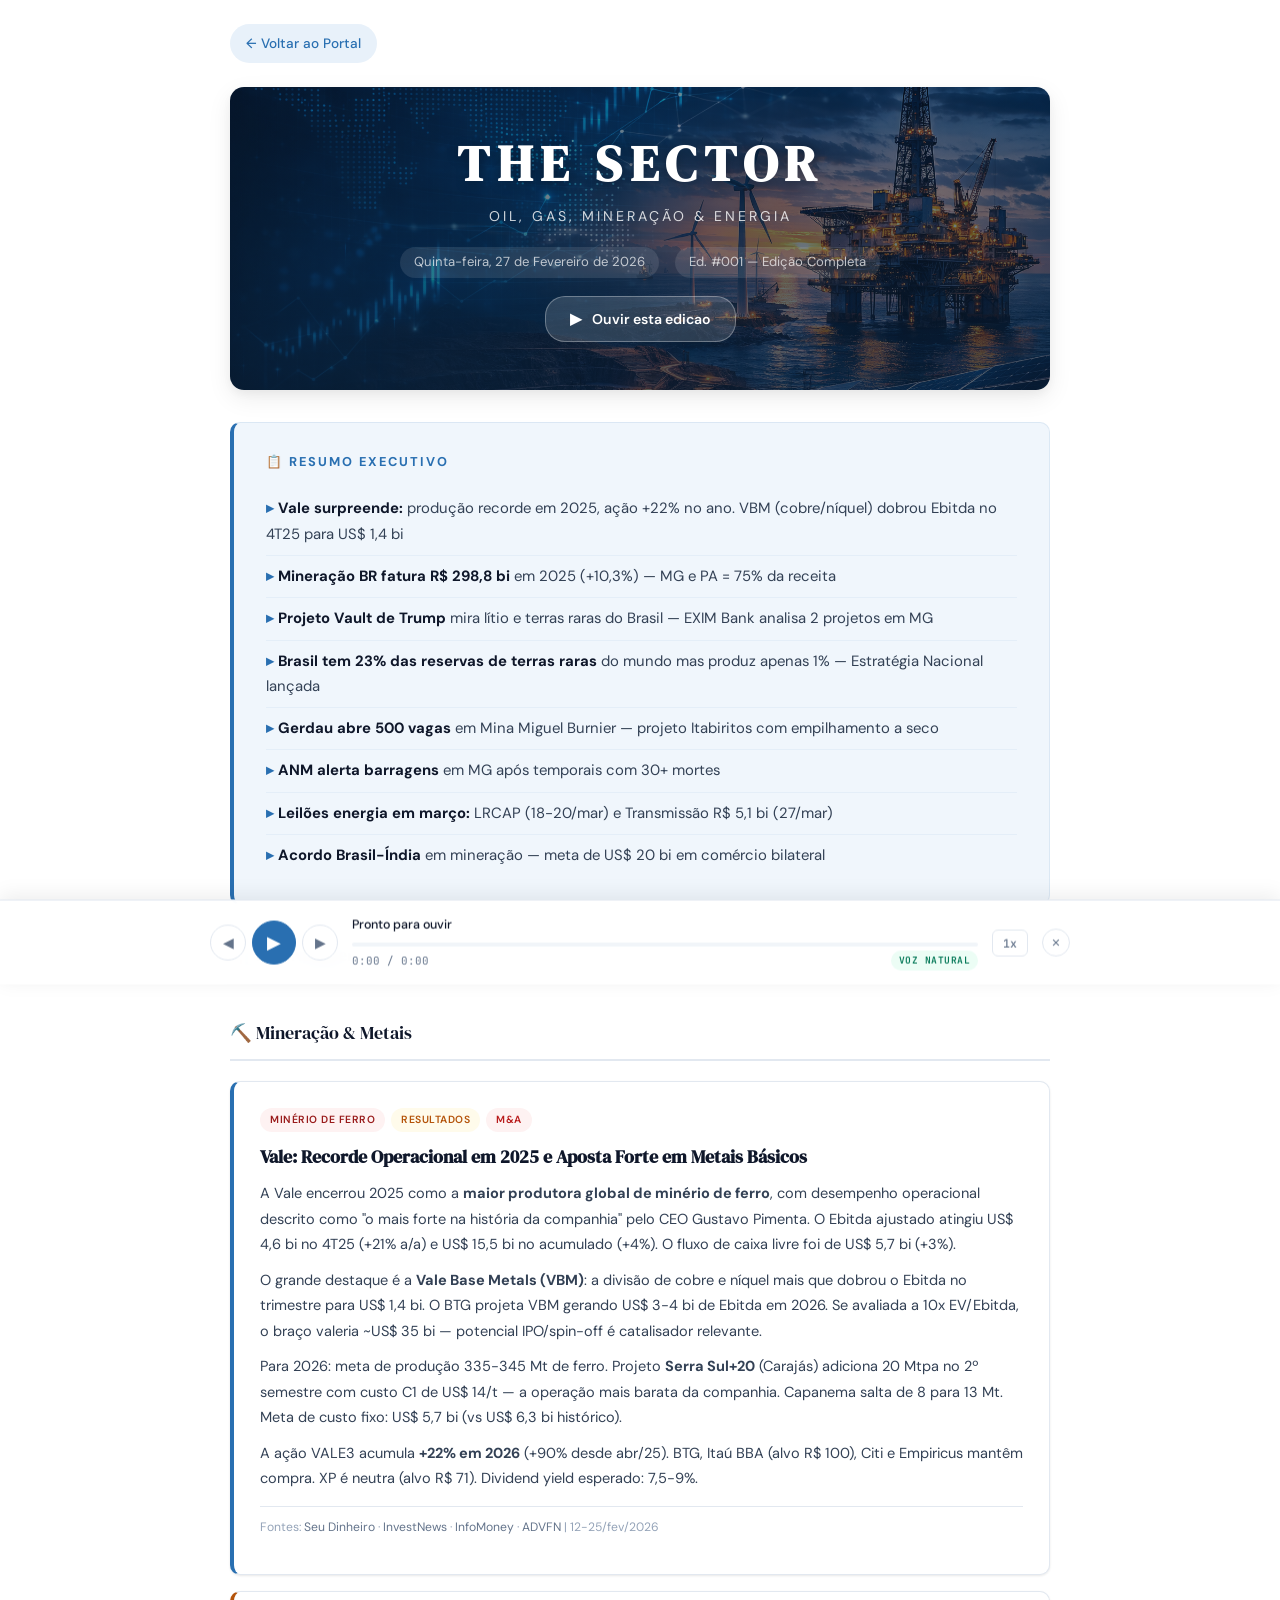
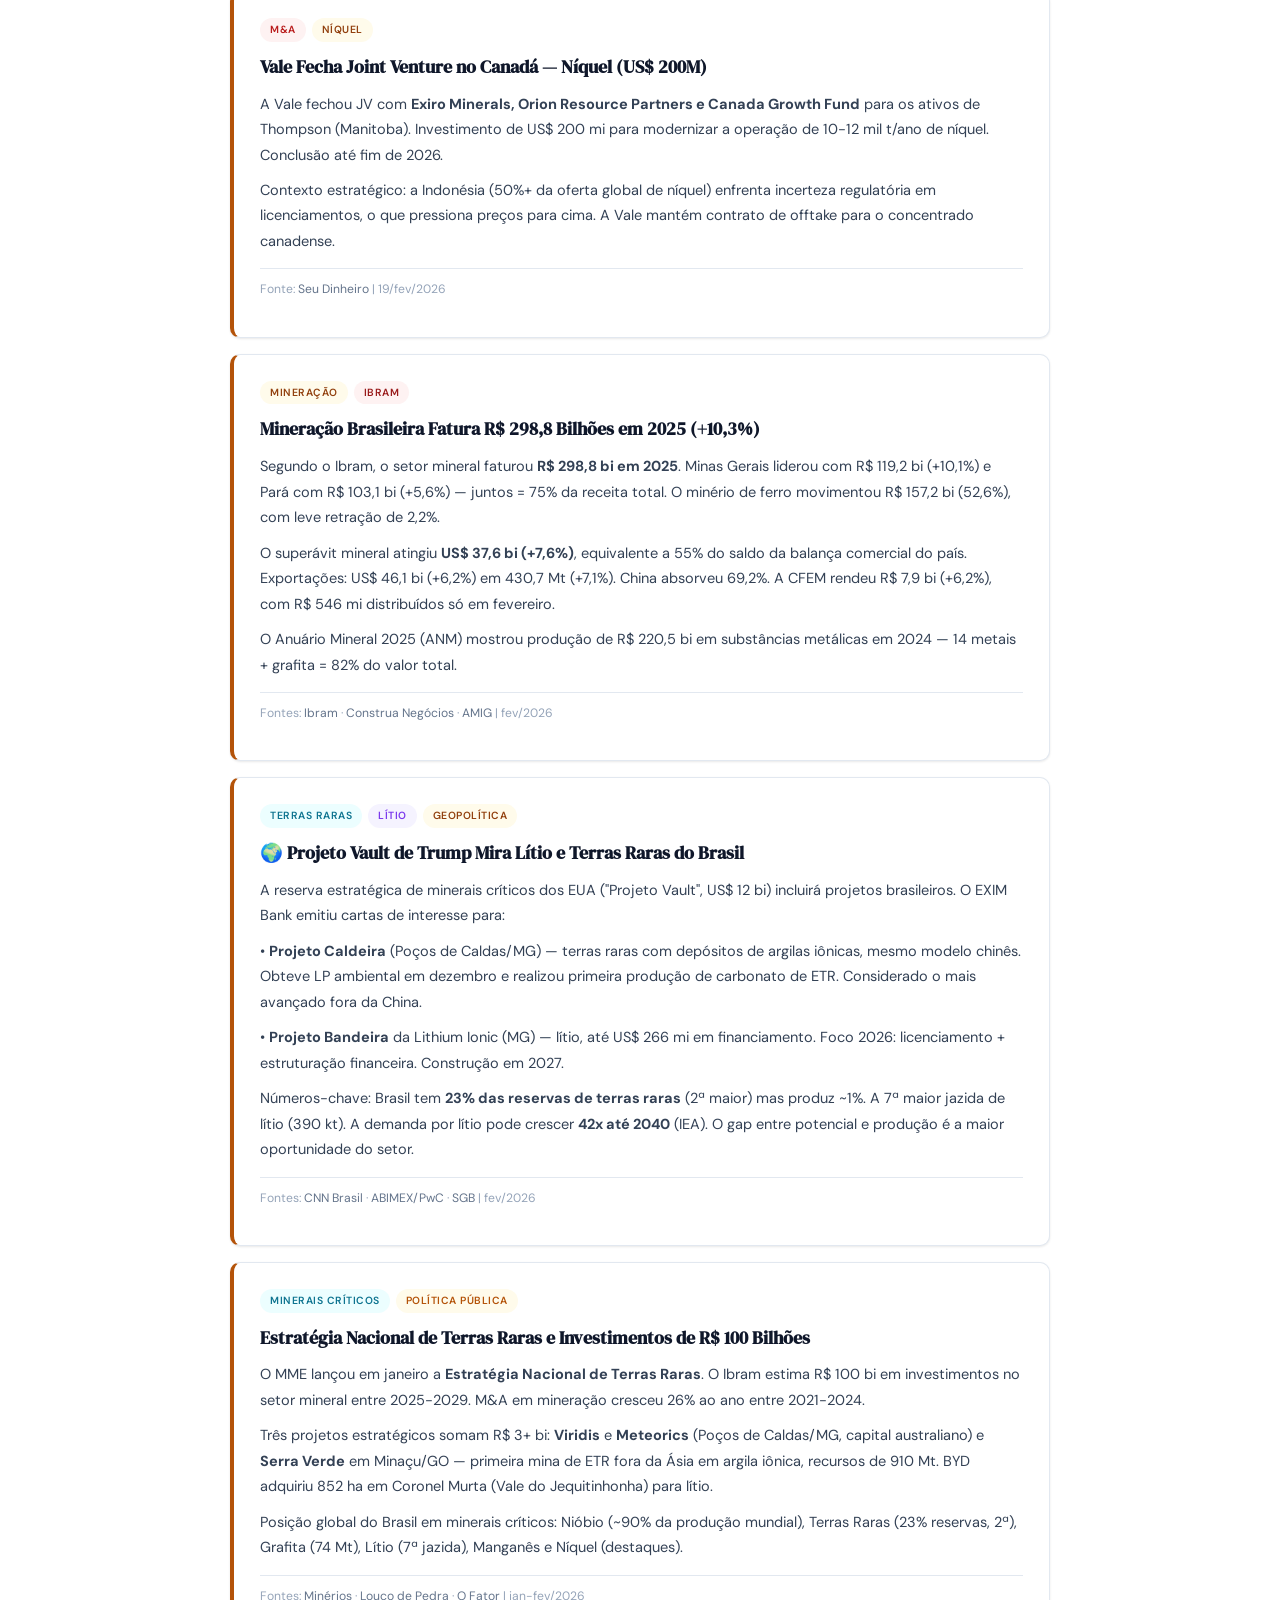
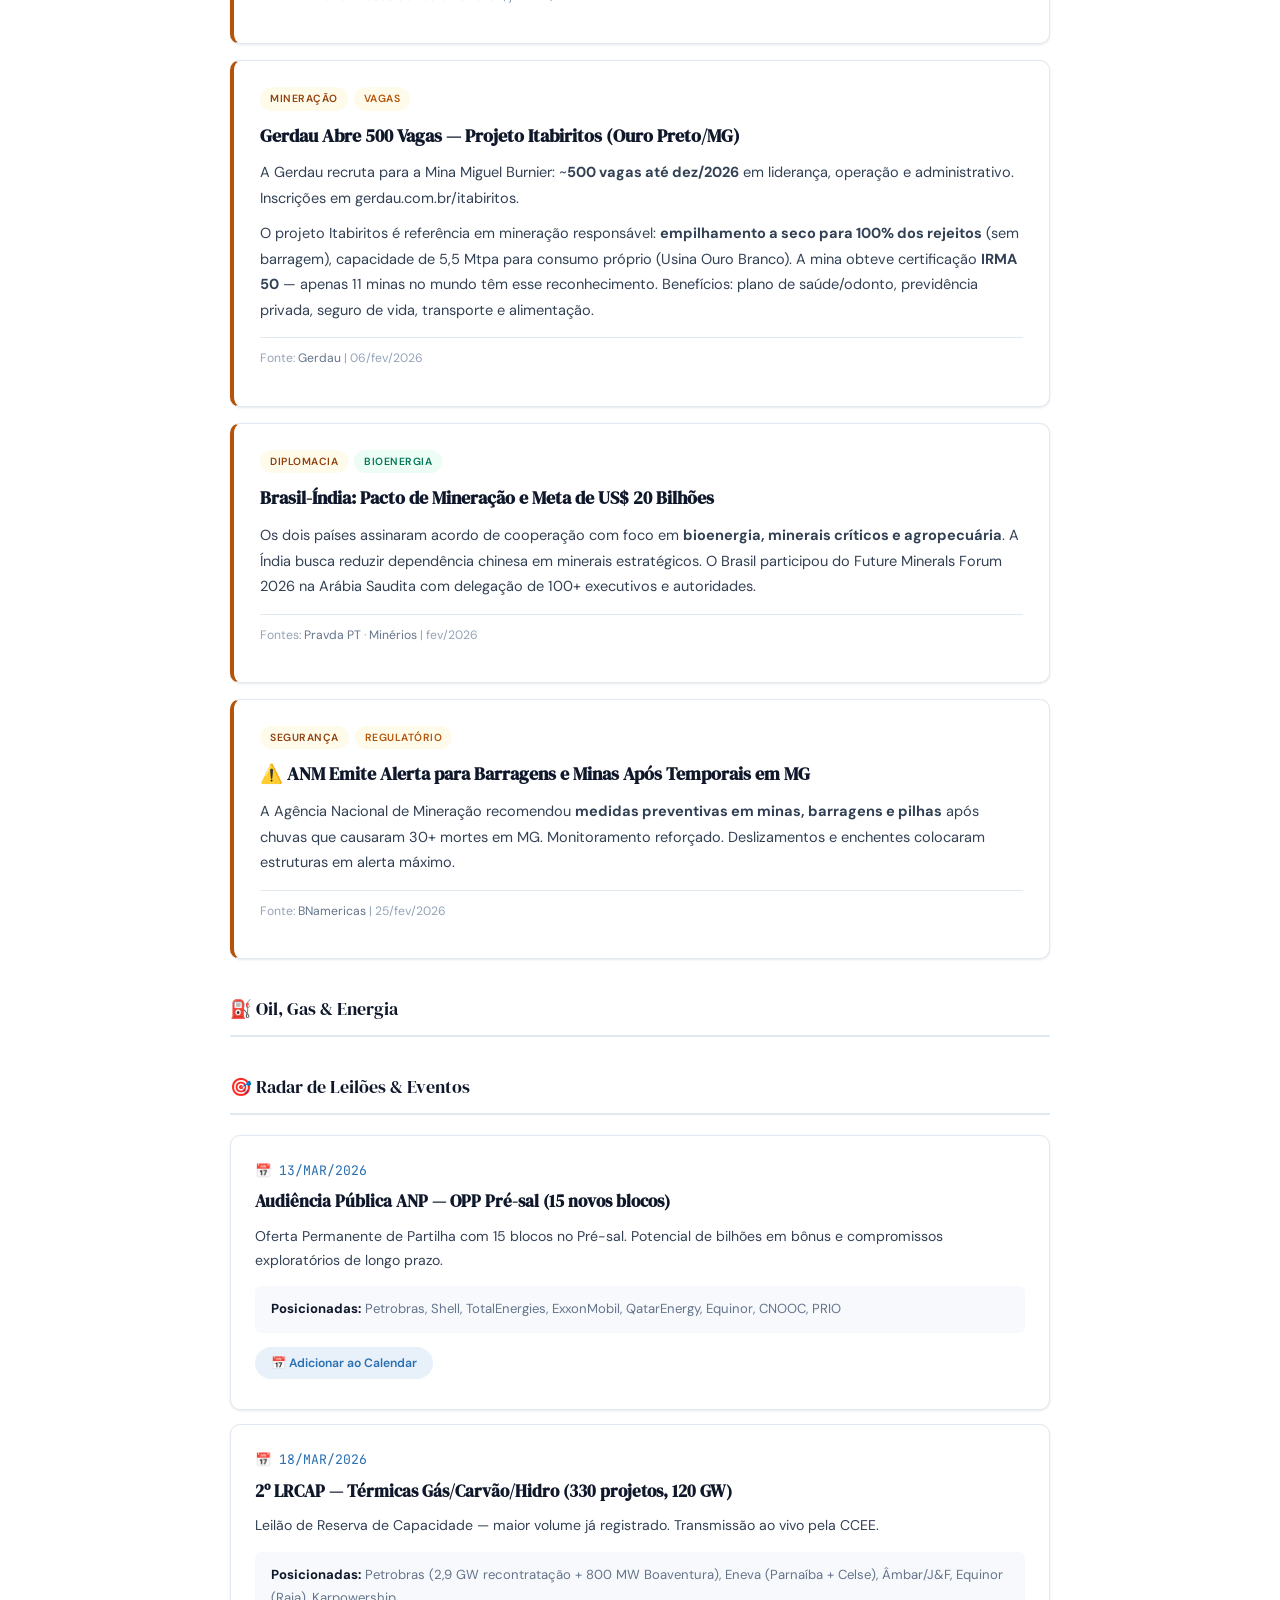
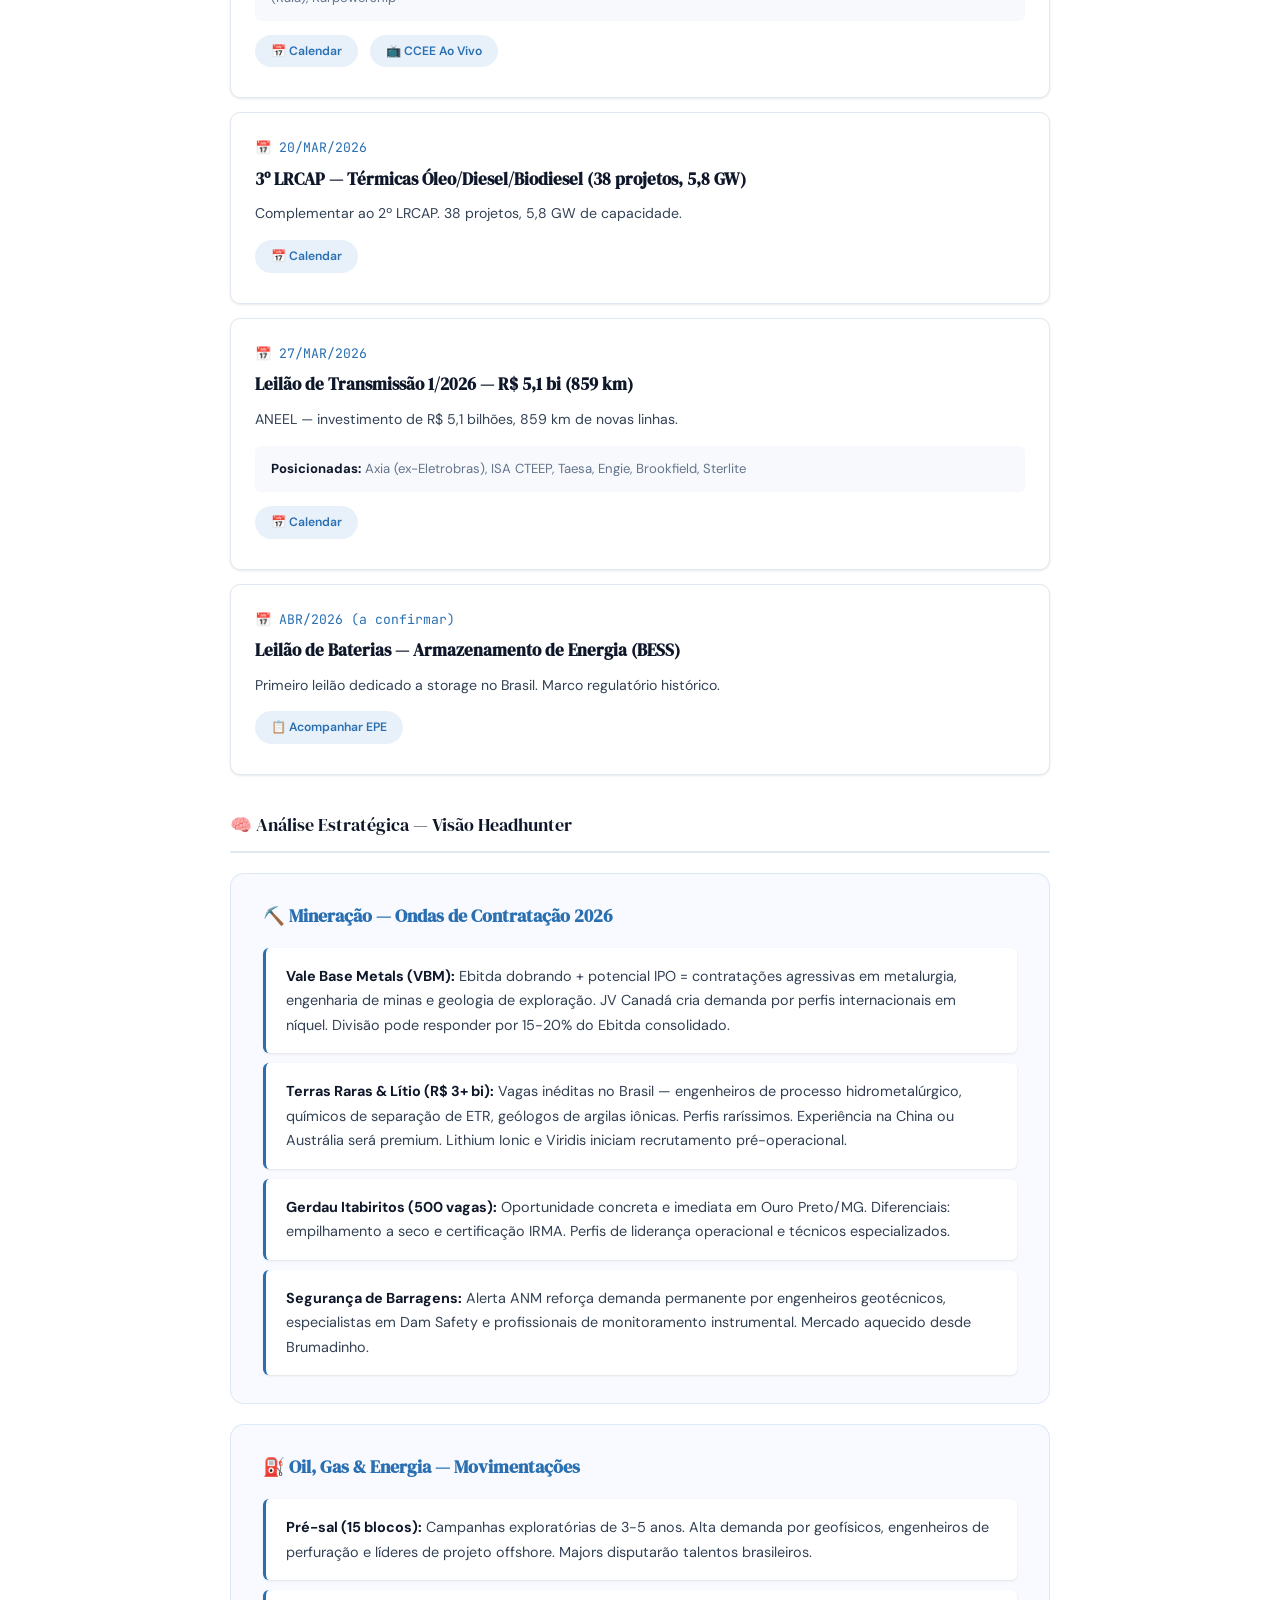
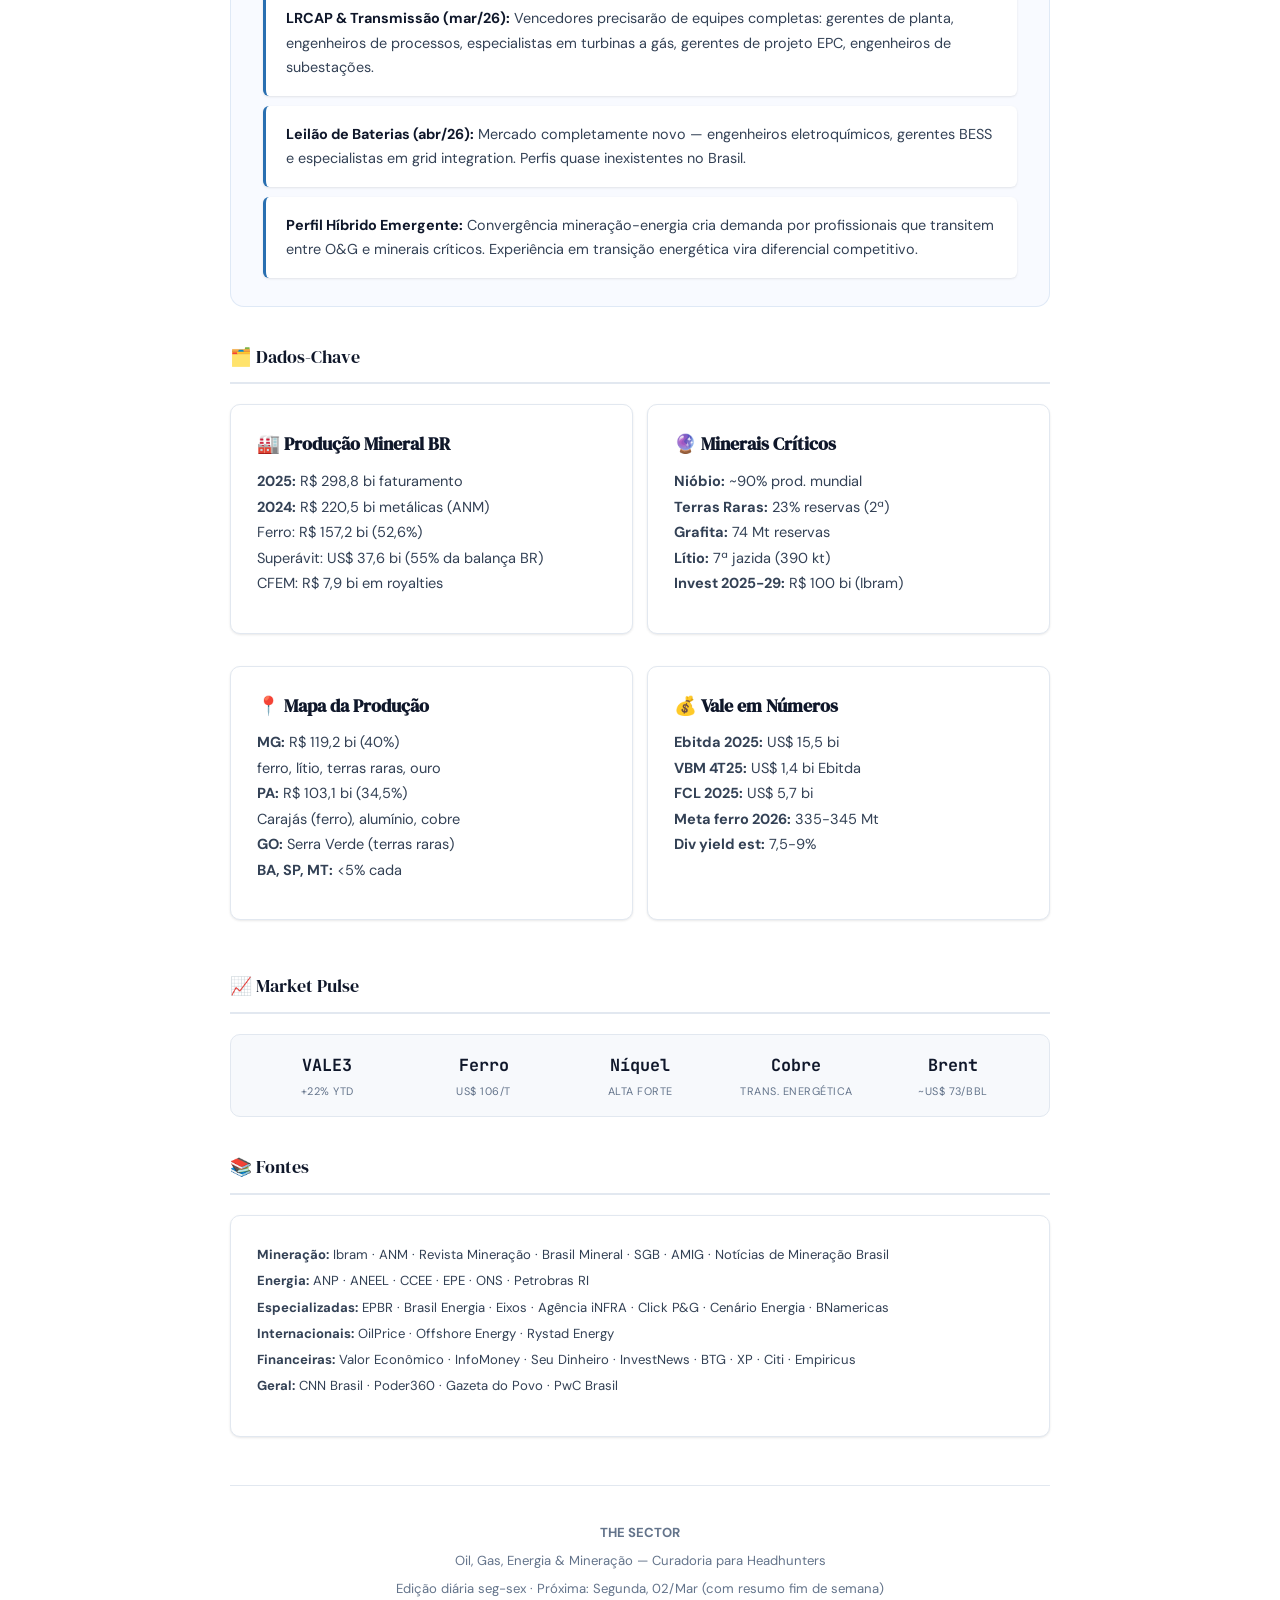
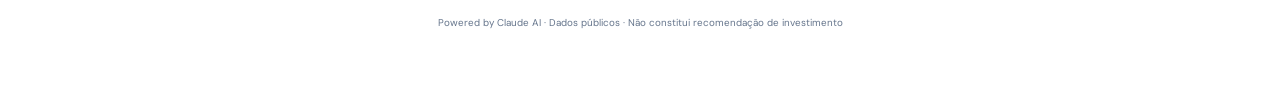
==== commit e054b9e1: "Rebrand to THE SECTOR — impactful header with letter-spacing Updated branding from "O&G + Mining Int" ====
--- a/editions/2026-02-27.html
+++ b/editions/2026-02-27.html
@@ -3,9 +3,9 @@
 <head>
 <meta charset="UTF-8">
 <meta name="viewport" content="width=device-width, initial-scale=1.0">
-<title>O&G + Mining Intelligence Brief | 27 Fev 2026</title>
-<meta name="description" content="Ed. #001 — Vale recorde, Mineracao R$298bi, Projeto Vault terras raras">
-<meta property="og:title" content="O&G + Mining Intelligence Brief | 27 Fev 2026">
+<title>The Sector | 27 Fev 2026</title>
+<meta name="description" content="Ed. #001 — Vale recorde, Mineração R$298bi, Projeto Vault terras raras">
+<meta property="og:title" content="The Sector | 27 Fev 2026">
 <meta property="og:description" content="Vale recorde operacional 2025, Mineracao BR fatura R$298,8bi, Projeto Vault terras raras">
 <meta property="og:url" content="https://csfilho25.github.io/newsletter-og/editions/2026-02-27.html">
 <link href="https://fonts.googleapis.com/css2?family=DM+Serif+Display&family=DM+Sans:wght@400;500;700&family=JetBrains+Mono:wght@400;500&display=swap" rel="stylesheet">
@@ -19,12 +19,11 @@
 
 <!-- HEADER -->
 <div class="header">
-  <div class="header-icon">⛽⛏️⚡</div>
-  <h1>O&G + Mining Intelligence Brief</h1>
-  <div class="header-sub">Oil, Gas, Energia & Mineração — Edição Completa</div>
+  <h1>The Sector</h1>
+  <div class="header-sub">Oil, Gas, Mineração & Energia</div>
   <div class="header-meta">
-    <span>📅 Quinta-feira, 27 de Fevereiro de 2026</span>
-    <span>📍 Ed. #001 Completa</span>
+    <span>Quinta-feira, 27 de Fevereiro de 2026</span>
+    <span>Ed. #001 — Edição Completa</span>
   </div>
 </div>
 
@@ -379,7 +378,7 @@
 
 <!-- FOOTER -->
 <div class="footer">
-  <p><strong>O&G + Mining Intelligence Brief</strong></p>
+  <p><strong>THE SECTOR</strong></p>
   <p style="margin-top:6px;">Oil, Gas, Energia & Mineração — Curadoria para Headhunters</p>
   <p style="margin-top:6px;">Edição diária seg-sex · Próxima: Segunda, 02/Mar (com resumo fim de semana)</p>
   <p style="margin-top:14px; font-size:0.75em;">Powered by Claude AI · Dados públicos · Não constitui recomendação de investimento</p>
--- a/css/theme.css
+++ b/css/theme.css
@@ -1,29 +1,59 @@
-/* O&G + Mining Intelligence Brief — Theme */
-/* Shared variables, reset, typography, base layout */
+/* The Sector — Theme */
+/* Clean light theme inspired by Ocean Talent Solutions */
 
-@import url('https://fonts.googleapis.com/css2?family=DM+Serif+Display&family=DM+Sans:wght@400;500;700&family=JetBrains+Mono:wght@400;500&display=swap');
+@import url('https://fonts.googleapis.com/css2?family=DM+Serif+Display&family=DM+Sans:wght@400;500;600;700&family=JetBrains+Mono:wght@400;500&display=swap');
 
 :root {
-  --bg: #0a0f1a;
-  --card: #111827;
-  --card-hover: #1a2332;
-  --border: #1e293b;
-  --accent: #f59e0b;
-  --accent2: #10b981;
-  --accent3: #6366f1;
-  --accent4: #ef4444;
-  --accent5: #8b5cf6;
-  --accent6: #ec4899;
-  --text: #e2e8f0;
-  --text-dim: #94a3b8;
-  --text-bright: #f8fafc;
-  --mining: #d97706;
-  --oil: #3b82f6;
-  --energy: #10b981;
+  /* Ocean blue palette */
+  --blue: #296FB1;
+  --blue-light: #359CEF;
+  --blue-dark: #1d5a94;
+  --blue-deep: #0f3d6b;
+  --blue-pale: #e8f1fa;
+  --blue-mist: #f0f6fc;
+
+  /* Backgrounds */
+  --bg: #ffffff;
+  --bg-alt: #f7f9fc;
+  --bg-section: #f1f5f9;
+
+  /* Cards */
+  --card: #ffffff;
+  --card-hover: #fafbfd;
+
+  /* Borders */
+  --border: #e2e8f0;
+  --border-hover: #cbd5e1;
+
+  /* Text */
+  --text: #334155;
+  --text-dim: #64748b;
+  --text-bright: #0f172a;
+  --text-muted: #94a3b8;
+
+  /* Sector accents */
+  --oil: #296FB1;
+  --mining: #b45309;
+  --energy: #047857;
+
+  /* Status */
+  --up: #047857;
+  --down: #dc2626;
+  --accent-red: #dc2626;
+
+  /* Shadows */
+  --shadow-sm: 0 1px 3px rgba(0,0,0,0.06), 0 1px 2px rgba(0,0,0,0.04);
+  --shadow-md: 0 4px 12px rgba(0,0,0,0.06), 0 2px 4px rgba(0,0,0,0.04);
+  --shadow-lg: 0 8px 24px rgba(0,0,0,0.08), 0 4px 8px rgba(0,0,0,0.04);
+
+  /* Radius */
+  --radius-sm: 6px;
+  --radius-md: 10px;
+  --radius-lg: 14px;
+  --radius-xl: 20px;
 }
 
 * { margin: 0; padding: 0; box-sizing: border-box; }
-
 html { scroll-behavior: smooth; -webkit-text-size-adjust: 100%; }
 
 body {
@@ -36,25 +66,30 @@
 }
 
 .container {
-  max-width: 820px;
+  max-width: 860px;
   margin: 0 auto;
-  padding: 20px 16px;
+  padding: 24px 20px;
 }
 
-a { color: var(--accent); text-decoration: none; }
-a:hover { text-decoration: underline; }
+a { color: var(--blue); text-decoration: none; transition: color 0.2s; }
+a:hover { color: var(--blue-dark); }
 
 /* Direction indicators */
-.up { color: #10b981; }
-.down { color: #ef4444; }
+.up { color: var(--up); font-weight: 600; }
+.down { color: var(--down); font-weight: 600; }
 .neutral { color: var(--text-dim); }
+
+::selection {
+  background: rgba(41,111,177,0.15);
+  color: var(--text-bright);
+}
 
 /* Base responsive */
 @media (max-width: 768px) {
-  .container { padding: 16px 12px; }
+  .container { padding: 16px 14px; }
 }
 
 @media (max-width: 480px) {
-  .container { padding: 12px 8px; }
+  .container { padding: 14px 10px; }
   body { font-size: 15px; }
 }
--- a/css/edition.css
+++ b/css/edition.css
@@ -1,160 +1,342 @@
-/* O&G + Mining Intelligence Brief — Edition Styles */
-/* All newsletter component styles */
+/* The Sector — Edition Styles */
+/* Clean, professional light theme */
 
 /* Back link */
 .back-link {
   display: inline-flex;
   align-items: center;
   gap: 6px;
-  color: var(--accent);
+  color: var(--blue);
   font-size: 0.85em;
   font-weight: 500;
-  margin-bottom: 20px;
+  margin-bottom: 24px;
   text-decoration: none;
   padding: 8px 16px;
-  border-radius: 8px;
-  background: rgba(245,158,11,0.08);
-  transition: background 0.2s;
-}
-.back-link:hover { background: rgba(245,158,11,0.15); text-decoration: none; }
+  border-radius: var(--radius-xl);
+  background: var(--blue-pale);
+  transition: all 0.2s;
+}
+.back-link:hover {
+  background: rgba(41,111,177,0.12);
+  color: var(--blue-dark);
+  text-decoration: none;
+}
 
 /* Header */
 .header {
-  background: linear-gradient(135deg, #0f172a 0%, #1e1b4b 50%, #0f172a 100%);
-  border: 1px solid var(--border);
-  border-radius: 16px;
-  padding: 40px 32px;
+  background: linear-gradient(to bottom, rgba(10,30,50,0.50), rgba(10,30,50,0.70)), url('../assets/hero-edition.png') center/cover no-repeat;
+  border-radius: var(--radius-lg);
+  padding: 48px 36px;
   text-align: center;
-  margin-bottom: 28px;
+  margin-bottom: 32px;
   position: relative;
   overflow: hidden;
+  box-shadow: var(--shadow-lg);
+  color: #ffffff;
+  min-height: 200px;
+  display: flex;
+  flex-direction: column;
+  justify-content: center;
+  align-items: center;
 }
 .header::before {
   content: '';
   position: absolute;
-  top: -50%; left: -50%;
-  width: 200%; height: 200%;
-  background: radial-gradient(circle at 30% 50%, rgba(245,158,11,0.06) 0%, transparent 50%),
-              radial-gradient(circle at 70% 50%, rgba(99,102,241,0.06) 0%, transparent 50%);
-}
-.header-icon { font-size: 48px; margin-bottom: 12px; position: relative; }
+  top: 0; left: 0; right: 0; bottom: 0;
+  background: none;
+  opacity: 0;
+}
+.header-icon { display: none; }
 .header h1 {
   font-family: 'DM Serif Display', serif;
-  font-size: 2.2em;
-  color: var(--text-bright);
-  letter-spacing: -0.5px;
+  font-size: 3.2em;
+  color: #ffffff;
+  letter-spacing: 8px;
+  text-transform: uppercase;
   position: relative;
+  line-height: 1.1;
+  text-shadow: 0 2px 12px rgba(0,0,0,0.3);
 }
 .header-sub {
-  font-size: 1em;
-  color: var(--accent);
-  margin-top: 8px;
-  font-weight: 500;
+  font-size: 0.88em;
+  color: rgba(255,255,255,0.80);
+  margin-top: 14px;
+  font-weight: 400;
   position: relative;
+  letter-spacing: 3px;
+  text-transform: uppercase;
 }
 .header-meta {
   display: flex;
   justify-content: center;
-  gap: 24px;
-  margin-top: 16px;
-  font-size: 0.85em;
-  color: var(--text-dim);
+  gap: 16px;
+  margin-top: 18px;
+  font-size: 0.82em;
+  color: rgba(255,255,255,0.7);
   position: relative;
   flex-wrap: wrap;
 }
-
-/* Alert Banner */
-.alert-banner {
-  background: linear-gradient(135deg, rgba(239,68,68,0.15), rgba(245,158,11,0.08));
-  border: 1px solid rgba(239,68,68,0.4);
-  border-radius: 12px;
+.header-meta span {
+  padding: 4px 14px;
+  background: rgba(255,255,255,0.1);
+  border-radius: var(--radius-xl);
+}
+
+/* Market Ticker — Stock quotes + USD/BRL */
+.market-ticker {
+  background: var(--card);
+  border: 1px solid var(--border);
+  border-radius: var(--radius-md);
   padding: 18px 24px;
   margin-bottom: 24px;
+  box-shadow: var(--shadow-sm);
+  overflow-x: auto;
+}
+.market-ticker h3 {
+  font-size: 0.72em;
+  text-transform: uppercase;
+  letter-spacing: 2px;
+  color: var(--text-dim);
+  margin-bottom: 14px;
+  font-weight: 700;
+}
+.ticker-grid {
+  display: grid;
+  grid-template-columns: repeat(3, 1fr);
+  gap: 0;
+}
+.ticker-item {
+  text-align: center;
+  padding: 12px 8px;
+  border-right: 1px solid var(--border);
+  border-bottom: 1px solid var(--border);
+}
+.ticker-item:nth-child(3n) { border-right: none; }
+.ticker-item:nth-last-child(-n+3) { border-bottom: none; }
+.ticker-item .ticker-symbol {
+  font-size: 0.72em;
+  font-weight: 700;
+  color: var(--text-dim);
+  text-transform: uppercase;
+  letter-spacing: 0.5px;
+}
+.ticker-item .ticker-price {
+  font-family: 'JetBrains Mono', monospace;
+  font-size: 1.15em;
+  font-weight: 700;
+  color: var(--text-bright);
+  margin: 4px 0;
+}
+.ticker-item .ticker-change {
+  font-family: 'JetBrains Mono', monospace;
+  font-size: 0.73em;
+  font-weight: 600;
+  padding: 2px 8px;
+  border-radius: var(--radius-xl);
+  display: inline-block;
+}
+.ticker-item .ticker-change.up { background: #ecfdf5; color: var(--up); }
+.ticker-item .ticker-change.down { background: #fef2f2; color: var(--down); }
+.ticker-item .ticker-change.neutral { background: var(--bg-alt); color: var(--text-dim); }
+
+/* Agenda de Eventos */
+.agenda-section {
+  background: linear-gradient(135deg, #f0f7ff 0%, #f8fbff 100%);
+  border: 1px solid rgba(41,111,177,0.12);
+  border-radius: var(--radius-md);
+  padding: 24px 28px;
+  margin-bottom: 28px;
+}
+.agenda-section h3 {
+  color: var(--blue);
+  font-size: 0.8em;
+  text-transform: uppercase;
+  letter-spacing: 2px;
+  margin-bottom: 16px;
+  font-weight: 700;
+  display: flex;
+  align-items: center;
+  gap: 8px;
+}
+.agenda-item {
   display: flex;
   align-items: flex-start;
   gap: 14px;
-}
-.alert-banner .alert-icon { font-size: 1.8em; flex-shrink: 0; }
-.alert-banner .alert-text { font-size: 0.92em; }
-.alert-banner strong { color: var(--text-bright); }
+  padding: 12px 0;
+  border-bottom: 1px solid rgba(41,111,177,0.08);
+}
+.agenda-item:last-child { border-bottom: none; }
+.agenda-date-badge {
+  background: var(--blue);
+  color: #fff;
+  border-radius: var(--radius-sm);
+  padding: 6px 12px;
+  text-align: center;
+  min-width: 52px;
+  flex-shrink: 0;
+}
+.agenda-date-badge .agenda-day {
+  font-family: 'JetBrains Mono', monospace;
+  font-size: 1.2em;
+  font-weight: 700;
+  line-height: 1;
+}
+.agenda-date-badge .agenda-month {
+  font-size: 0.65em;
+  text-transform: uppercase;
+  letter-spacing: 1px;
+  opacity: 0.85;
+}
+.agenda-info { flex: 1; }
+.agenda-info .agenda-title {
+  font-weight: 600;
+  font-size: 0.92em;
+  color: var(--text-bright);
+  margin-bottom: 3px;
+}
+.agenda-info .agenda-title a {
+  color: var(--text-bright);
+  text-decoration: none;
+  border-bottom: 1px dashed var(--blue-light);
+  transition: all 0.2s;
+}
+.agenda-info .agenda-title a:hover {
+  color: var(--blue);
+  border-bottom-color: var(--blue);
+}
+.agenda-info .agenda-org {
+  font-size: 0.76em;
+  color: var(--text-dim);
+}
+.agenda-info .agenda-desc {
+  font-size: 0.82em;
+  color: var(--text);
+  margin-top: 4px;
+  line-height: 1.5;
+}
+
+/* Alert Banner */
+.alert-banner {
+  background: #fef2f2;
+  border: 1px solid #fecaca;
+  border-left: 4px solid var(--accent-red);
+  border-radius: var(--radius-md);
+  padding: 20px 24px;
+  margin-bottom: 28px;
+  display: flex;
+  align-items: flex-start;
+  gap: 14px;
+}
+.alert-banner .alert-icon { font-size: 1.5em; flex-shrink: 0; }
+.alert-banner .alert-text { font-size: 0.9em; line-height: 1.7; color: #991b1b; }
+.alert-banner strong { color: #7f1d1d; }
 
 /* Section Divider */
 .section-divider {
-  display: flex;
-  align-items: center;
-  gap: 16px;
   margin: 36px 0 20px;
   font-family: 'DM Serif Display', serif;
-  font-size: 1.4em;
-  color: var(--text-bright);
-}
-.section-divider::after {
-  content: '';
-  flex: 1;
-  height: 1px;
-  background: linear-gradient(90deg, var(--border), transparent);
+  font-size: 1.1em;
+  color: var(--text-bright);
+  border-bottom: 2px solid var(--border);
+  padding-bottom: 10px;
+}
+.section-divider span {
+  display: inline;
+  width: auto;
+  height: auto;
+  background: none;
+  font-size: inherit;
 }
 
 /* Executive Summary */
 .exec-summary {
-  background: linear-gradient(135deg, rgba(245,158,11,0.08), rgba(99,102,241,0.05));
-  border: 1px solid rgba(245,158,11,0.2);
-  border-radius: 12px;
-  padding: 24px 28px;
-  margin-bottom: 24px;
+  background: var(--blue-mist);
+  border: 1px solid rgba(41,111,177,0.1);
+  border-left: 4px solid var(--blue);
+  border-radius: var(--radius-md);
+  padding: 28px 32px;
+  margin-bottom: 28px;
 }
 .exec-summary h3 {
-  color: var(--accent);
-  font-size: 0.85em;
-  text-transform: uppercase;
-  letter-spacing: 1.5px;
-  margin-bottom: 12px;
+  color: var(--blue);
+  font-size: 0.8em;
+  text-transform: uppercase;
+  letter-spacing: 2px;
+  margin-bottom: 16px;
+  font-weight: 700;
 }
 .exec-summary ul { list-style: none; }
 .exec-summary li {
   padding: 8px 0;
-  border-bottom: 1px solid rgba(255,255,255,0.05);
-  font-size: 0.95em;
+  border-bottom: 1px solid rgba(41,111,177,0.06);
+  font-size: 0.93em;
+  line-height: 1.7;
 }
 .exec-summary li:last-child { border: none; }
-.exec-summary li::before { content: '\25B8 '; color: var(--accent); font-weight: bold; }
-
-/* Numbers Grid */
+.exec-summary li::before {
+  content: '\25B8 ';
+  color: var(--blue);
+  font-weight: bold;
+  margin-right: 4px;
+}
+.exec-summary li strong { color: var(--text-bright); }
+
+/* Numbers Grid — hidden, replaced by Market Ticker */
 .numbers-grid {
-  display: grid;
-  grid-template-columns: repeat(auto-fit, minmax(175px, 1fr));
-  gap: 14px;
-  margin-bottom: 28px;
+  display: none;
 }
 .num-card {
   background: var(--card);
   border: 1px solid var(--border);
-  border-radius: 12px;
-  padding: 20px;
+  border-radius: var(--radius-md);
+  padding: 22px 18px;
   text-align: center;
-  transition: transform 0.2s;
-}
-.num-card:hover { transform: translateY(-2px); border-color: var(--accent); }
+  transition: all 0.2s;
+  box-shadow: var(--shadow-sm);
+}
+.num-card:hover {
+  transform: translateY(-2px);
+  box-shadow: var(--shadow-md);
+  border-color: var(--blue-light);
+}
 .num-card .value {
   font-family: 'JetBrains Mono', monospace;
   font-size: 1.7em;
   font-weight: 700;
-  color: var(--accent);
-}
-.num-card .label { font-size: 0.78em; color: var(--text-dim); margin-top: 6px; }
-.num-card .change { font-family: 'JetBrains Mono', monospace; font-size: 0.8em; margin-top: 4px; }
+  color: var(--blue);
+}
+.num-card .label {
+  font-size: 0.76em;
+  color: var(--text-dim);
+  margin-top: 6px;
+  line-height: 1.3;
+}
+.num-card .change {
+  font-family: 'JetBrains Mono', monospace;
+  font-size: 0.76em;
+  margin-top: 6px;
+  padding: 2px 10px;
+  border-radius: var(--radius-xl);
+  display: inline-block;
+}
+.num-card .change.up { background: #ecfdf5; color: var(--up); }
+.num-card .change.down { background: #fef2f2; color: var(--down); }
 
 /* News Card */
 .news-card {
   background: var(--card);
   border: 1px solid var(--border);
-  border-radius: 12px;
-  padding: 24px;
+  border-radius: var(--radius-md);
+  padding: 26px;
   margin-bottom: 16px;
-  transition: border-color 0.2s;
-}
-.news-card:hover { border-color: rgba(245,158,11,0.3); }
-.news-card.featured { border-left: 4px solid var(--accent); }
+  transition: all 0.2s;
+  box-shadow: var(--shadow-sm);
+}
+.news-card:hover {
+  box-shadow: var(--shadow-md);
+  border-color: var(--border-hover);
+}
+.news-card.featured { border-left: 4px solid var(--blue); }
 .news-card.featured-oil { border-left: 4px solid var(--oil); }
 .news-card.mining-card { border-left: 4px solid var(--mining); }
 .news-card.energy-card { border-left: 4px solid var(--energy); }
@@ -162,7 +344,7 @@
   display: flex;
   justify-content: space-between;
   align-items: flex-start;
-  margin-bottom: 10px;
+  margin-bottom: 12px;
   flex-wrap: wrap;
   gap: 8px;
 }
@@ -170,99 +352,100 @@
 /* Tags */
 .tags { display: flex; flex-wrap: wrap; gap: 6px; }
 .tag {
-  font-size: 0.7em;
+  font-size: 0.65em;
   padding: 3px 10px;
-  border-radius: 20px;
+  border-radius: var(--radius-xl);
   font-weight: 600;
   text-transform: uppercase;
   letter-spacing: 0.5px;
 }
-.tag-geopolitica { background: rgba(239,68,68,0.15); color: #f87171; }
-.tag-ma { background: rgba(239,68,68,0.15); color: #f87171; }
-.tag-contrato { background: rgba(16,185,129,0.15); color: #34d399; }
-.tag-anp { background: rgba(59,130,246,0.15); color: #60a5fa; }
-.tag-midstream { background: rgba(139,92,246,0.15); color: #a78bfa; }
-.tag-epc { background: rgba(236,72,153,0.15); color: #f472b6; }
-.tag-corporativo { background: rgba(245,158,11,0.15); color: #fbbf24; }
-.tag-gas { background: rgba(6,182,212,0.15); color: #22d3ee; }
-.tag-mining { background: rgba(217,119,6,0.15); color: #fbbf24; }
-.tag-litio { background: rgba(168,85,247,0.15); color: #c084fc; }
-.tag-ferro { background: rgba(239,68,68,0.15); color: #fca5a5; }
-.tag-terras-raras { background: rgba(34,211,238,0.15); color: #67e8f9; }
-.tag-energia { background: rgba(16,185,129,0.15); color: #6ee7b7; }
-.tag-petroleo { background: rgba(59,130,246,0.15); color: #93c5fd; }
-.tag-leilao { background: rgba(245,158,11,0.15); color: #fde68a; }
-
-/* Impact badges */
-.impact {
-  font-size: 0.7em;
-  padding: 3px 10px;
-  border-radius: 20px;
-  font-weight: 700;
-  text-transform: uppercase;
-  white-space: nowrap;
-}
-.impact-high { background: rgba(239,68,68,0.2); color: #f87171; }
-.impact-medium { background: rgba(245,158,11,0.2); color: #fbbf24; }
-.impact-watch { background: rgba(99,102,241,0.2); color: #818cf8; }
+.tag-geopolitica { background: #fef2f2; color: #b91c1c; }
+.tag-ma { background: #fef2f2; color: #b91c1c; }
+.tag-contrato { background: #ecfdf5; color: #047857; }
+.tag-anp { background: #eff6ff; color: #1d4ed8; }
+.tag-midstream { background: #f5f3ff; color: #6d28d9; }
+.tag-epc { background: #fdf2f8; color: #be185d; }
+.tag-corporativo { background: #fffbeb; color: #b45309; }
+.tag-gas { background: #ecfeff; color: #0e7490; }
+.tag-mining { background: #fffbeb; color: #92400e; }
+.tag-litio { background: #f5f3ff; color: #7c3aed; }
+.tag-ferro { background: #fef2f2; color: #991b1b; }
+.tag-terras-raras { background: #ecfeff; color: #0e7490; }
+.tag-energia { background: #ecfdf5; color: #047857; }
+.tag-petroleo { background: #eff6ff; color: #1d4ed8; }
+.tag-leilao { background: #fffbeb; color: #b45309; }
+
+/* Impact badges — hidden per user preference */
+.impact,
+.impact-high,
+.impact-medium,
+.impact-watch { display: none; }
 
 /* News card typography */
 .news-card h3 {
   font-family: 'DM Serif Display', serif;
   font-size: 1.15em;
   color: var(--text-bright);
+  margin-bottom: 12px;
+  line-height: 1.4;
+}
+.news-card p {
+  font-size: 0.91em;
+  color: var(--text);
+  line-height: 1.75;
   margin-bottom: 10px;
-  line-height: 1.4;
-}
-.news-card p {
-  font-size: 0.92em;
-  color: var(--text-dim);
-  line-height: 1.7;
-  margin-bottom: 10px;
-}
-.news-card .source { font-size: 0.78em; color: var(--text-dim); }
-.news-card .source a { color: var(--accent); text-decoration: none; }
-.news-card .source a:hover { text-decoration: underline; }
+}
+.news-card .source {
+  font-size: 0.76em;
+  color: var(--text-muted);
+  padding-top: 10px;
+  border-top: 1px solid var(--border);
+  margin-top: 14px;
+}
+.news-card .source a { color: var(--text-dim); }
+.news-card .source a:hover { color: var(--blue); }
 
 /* Images */
 .news-image {
   width: 100%;
   height: 200px;
   object-fit: cover;
-  border-radius: 8px;
-  margin-bottom: 14px;
-  background: var(--border);
+  border-radius: var(--radius-sm);
+  margin-bottom: 16px;
+  background: var(--bg-section);
 }
 .image-banner {
   width: 100%;
   height: 180px;
   object-fit: cover;
-  border-radius: 12px;
+  border-radius: var(--radius-md);
   margin-bottom: 20px;
   border: 1px solid var(--border);
 }
 
 /* Headhunter Analysis */
 .headhunter-box {
-  background: linear-gradient(135deg, rgba(99,102,241,0.1), rgba(139,92,246,0.05));
-  border: 1px solid rgba(99,102,241,0.25);
-  border-radius: 12px;
-  padding: 24px 28px;
-  margin-bottom: 16px;
+  background: #f8faff;
+  border: 1px solid rgba(41,111,177,0.12);
+  border-radius: var(--radius-lg);
+  padding: 28px 32px;
+  margin-bottom: 20px;
 }
 .headhunter-box h3 {
-  color: var(--accent3);
+  color: var(--blue);
   font-family: 'DM Serif Display', serif;
   font-size: 1.1em;
-  margin-bottom: 12px;
+  margin-bottom: 16px;
 }
 .headhunter-box .insight {
-  background: rgba(0,0,0,0.2);
-  border-radius: 8px;
-  padding: 14px 18px;
+  background: #ffffff;
+  border-radius: var(--radius-sm);
+  padding: 16px 20px;
   margin-bottom: 10px;
   font-size: 0.9em;
-  border-left: 3px solid var(--accent3);
+  border-left: 3px solid var(--blue);
+  line-height: 1.7;
+  box-shadow: var(--shadow-sm);
 }
 .headhunter-box .insight:last-child { margin-bottom: 0; }
 .headhunter-box .insight strong { color: var(--text-bright); }
@@ -271,83 +454,91 @@
 .radar-card {
   background: var(--card);
   border: 1px solid var(--border);
-  border-radius: 12px;
+  border-radius: var(--radius-md);
   padding: 24px;
   margin-bottom: 14px;
-}
+  box-shadow: var(--shadow-sm);
+  transition: all 0.2s;
+}
+.radar-card:hover { box-shadow: var(--shadow-md); }
 .radar-card .event-date {
   font-family: 'JetBrains Mono', monospace;
-  font-size: 0.85em;
-  color: var(--accent);
+  font-size: 0.82em;
+  color: var(--blue);
   margin-bottom: 6px;
 }
 .radar-card .countdown {
   font-family: 'JetBrains Mono', monospace;
-  font-size: 0.78em;
-  color: #f87171;
-  background: rgba(239,68,68,0.1);
-  padding: 3px 10px;
-  border-radius: 20px;
+  font-size: 0.73em;
+  color: #dc2626;
+  background: #fef2f2;
+  padding: 3px 12px;
+  border-radius: var(--radius-xl);
   display: inline-block;
+  margin-bottom: 10px;
+  font-weight: 600;
+}
+.radar-card h4 {
+  font-size: 1.05em;
+  color: var(--text-bright);
   margin-bottom: 8px;
-  font-weight: 600;
-}
-.radar-card h4 { font-size: 1.05em; color: var(--text-bright); margin-bottom: 8px; }
-.radar-card .details { font-size: 0.88em; color: var(--text-dim); margin-bottom: 12px; line-height: 1.6; }
+  font-family: 'DM Serif Display', serif;
+}
+.radar-card .details { font-size: 0.88em; color: var(--text); margin-bottom: 14px; line-height: 1.7; }
 .radar-card .companies {
   font-size: 0.82em;
-  padding: 10px 14px;
-  background: rgba(0,0,0,0.25);
-  border-radius: 8px;
-  margin-bottom: 12px;
+  padding: 12px 16px;
+  background: var(--bg-alt);
+  border-radius: var(--radius-sm);
+  margin-bottom: 14px;
   color: var(--text-dim);
 }
 .radar-card .companies strong { color: var(--text-bright); }
 .calendar-btn {
   display: inline-block;
-  font-size: 0.78em;
-  padding: 6px 14px;
-  background: rgba(245,158,11,0.15);
-  color: var(--accent);
-  border-radius: 20px;
+  font-size: 0.76em;
+  padding: 6px 16px;
+  background: var(--blue-pale);
+  color: var(--blue);
+  border-radius: var(--radius-xl);
   text-decoration: none;
   font-weight: 600;
-  transition: background 0.2s;
+  transition: all 0.2s;
   margin-right: 8px;
   margin-bottom: 6px;
 }
-.calendar-btn:hover { background: rgba(245,158,11,0.25); text-decoration: none; }
+.calendar-btn:hover { background: rgba(41,111,177,0.12); text-decoration: none; }
 
 /* Scenarios */
 .scenario-grid {
   display: grid;
   grid-template-columns: 1fr 1fr;
-  gap: 12px;
-  margin-bottom: 14px;
+  gap: 14px;
+  margin-bottom: 16px;
 }
 .scenario-card {
-  background: rgba(0,0,0,0.2);
-  border-radius: 10px;
-  padding: 14px 16px;
+  background: var(--bg-alt);
+  border-radius: var(--radius-md);
+  padding: 18px 20px;
   border: 1px solid var(--border);
 }
 .scenario-card .sc-label {
-  font-size: 0.72em;
-  text-transform: uppercase;
-  font-weight: 700;
-  letter-spacing: 1px;
+  font-size: 0.7em;
+  text-transform: uppercase;
+  font-weight: 700;
+  letter-spacing: 1.5px;
+  margin-bottom: 8px;
+}
+.sc-bearish { color: var(--up); }
+.sc-bullish { color: var(--down); }
+.scenario-card .sc-value {
+  font-family: 'JetBrains Mono', monospace;
+  font-size: 1.25em;
+  font-weight: 700;
+  color: var(--text-bright);
   margin-bottom: 6px;
 }
-.sc-bearish { color: #10b981; }
-.sc-bullish { color: #f87171; }
-.scenario-card .sc-value {
-  font-family: 'JetBrains Mono', monospace;
-  font-size: 1.2em;
-  font-weight: 700;
-  color: var(--text-bright);
-  margin-bottom: 4px;
-}
-.scenario-card .sc-desc { font-size: 0.8em; color: var(--text-dim); }
+.scenario-card .sc-desc { font-size: 0.8em; color: var(--text-dim); line-height: 1.5; }
 
 /* Two Column Layout */
 .two-col {
@@ -361,11 +552,11 @@
 .stats-bar {
   display: flex;
   justify-content: space-between;
-  background: var(--card);
+  background: var(--bg-alt);
   border: 1px solid var(--border);
-  border-radius: 10px;
-  padding: 14px 20px;
-  margin-bottom: 24px;
+  border-radius: var(--radius-md);
+  padding: 16px 24px;
+  margin-bottom: 28px;
   flex-wrap: wrap;
   gap: 12px;
 }
@@ -377,48 +568,50 @@
   color: var(--text-bright);
 }
 .stat-item .stat-label {
-  font-size: 0.7em;
+  font-size: 0.68em;
   color: var(--text-dim);
   text-transform: uppercase;
   letter-spacing: 0.5px;
+  margin-top: 2px;
 }
 
 /* Footer */
 .footer {
   text-align: center;
-  padding: 32px 20px;
+  padding: 36px 24px;
   border-top: 1px solid var(--border);
-  margin-top: 36px;
+  margin-top: 48px;
   font-size: 0.82em;
   color: var(--text-dim);
 }
-.footer a { color: var(--accent); text-decoration: none; }
-.footer a:hover { text-decoration: underline; }
+.footer a { color: var(--blue); }
 
 /* Responsive */
 @media (max-width: 768px) {
-  .header { padding: 28px 20px; }
+  .header { padding: 32px 24px; min-height: 160px; }
   .header h1 { font-size: 1.8em; }
-  .numbers-grid { grid-template-columns: repeat(2, 1fr); }
   .two-col { grid-template-columns: 1fr; }
+  .section-divider { font-size: 0.95em; gap: 8px; }
   .scenario-grid { grid-template-columns: 1fr; }
-  .exec-summary { padding: 18px 20px; }
-  .news-card { padding: 18px; }
-  .headhunter-box { padding: 18px 20px; }
-  .alert-banner { padding: 14px 18px; flex-direction: column; }
+  .exec-summary { padding: 22px 24px; }
+  .news-card { padding: 20px; }
+  .headhunter-box { padding: 22px 24px; }
+  .alert-banner { padding: 16px 20px; flex-direction: column; }
+  .ticker-item { padding: 10px 6px; }
+  .agenda-item { flex-direction: column; gap: 8px; }
 }
 
 @media (max-width: 480px) {
   .header h1 { font-size: 1.4em; }
-  .header-icon { font-size: 36px; }
-  .header-meta { flex-direction: column; align-items: center; gap: 8px; }
-  .section-divider { font-size: 1.1em; margin: 24px 0 14px; }
-  .num-card .value { font-size: 1.3em; }
-  .num-card { padding: 14px; }
-  .news-card { padding: 14px; }
+  .header-icon { font-size: 32px; }
+  .header-meta { flex-direction: column; align-items: center; gap: 6px; }
+  .header-meta span { width: 100%; text-align: center; }
+  .section-divider { font-size: 0.85em; margin: 24px 0 12px; gap: 6px; }
+  .section-divider span { width: 26px; height: 26px; }
+  .news-card { padding: 16px; }
   .news-card h3 { font-size: 1.05em; }
-  .radar-card { padding: 16px; }
-  .tag { font-size: 0.65em; padding: 2px 8px; }
-  .stats-bar { padding: 10px 12px; }
+  .radar-card { padding: 18px; }
+  .tag { font-size: 0.6em; padding: 2px 8px; }
+  .stats-bar { padding: 12px 14px; }
   .stat-item { min-width: 70px; }
 }
--- a/css/audio-player.css
+++ b/css/audio-player.css
@@ -1,38 +1,57 @@
-/* O&G + Mining Intelligence Brief — Audio Player */
+/* The Sector — Audio Player */
+/* Clean light theme player */
 
 /* Listen button in header */
 .listen-btn {
   display: inline-flex;
   align-items: center;
-  gap: 8px;
-  padding: 10px 20px;
-  background: linear-gradient(135deg, rgba(245,158,11,0.2), rgba(245,158,11,0.1));
-  border: 1px solid rgba(245,158,11,0.4);
-  border-radius: 24px;
-  color: var(--accent);
+  gap: 10px;
+  padding: 12px 24px;
+  background: rgba(255,255,255,0.15);
+  border: 1px solid rgba(255,255,255,0.3);
+  border-radius: var(--radius-xl);
+  color: #ffffff;
   font-family: 'DM Sans', sans-serif;
-  font-size: 0.9em;
+  font-size: 0.88em;
   font-weight: 600;
   cursor: pointer;
   transition: all 0.2s;
   position: relative;
-  margin-top: 16px;
+  margin-top: 18px;
 }
 .listen-btn:hover {
-  background: linear-gradient(135deg, rgba(245,158,11,0.3), rgba(245,158,11,0.15));
-  transform: translateY(-1px);
-}
-.listen-btn .listen-icon { font-size: 1.2em; }
+  background: rgba(255,255,255,0.25);
+  border-color: rgba(255,255,255,0.5);
+}
+.listen-btn .listen-icon { font-size: 1.1em; }
+
+/* Equalizer animation when playing */
+.listen-btn .eq-icon {
+  display: inline-flex;
+  align-items: flex-end;
+  gap: 2px;
+  height: 14px;
+  width: 16px;
+}
+.listen-btn .eq-icon span {
+  display: block;
+  width: 3px;
+  background: currentColor;
+  border-radius: 1px;
+  animation: eq-bar 0.8s ease-in-out infinite;
+}
+.listen-btn .eq-icon span:nth-child(1) { height: 60%; animation-delay: 0s; }
+.listen-btn .eq-icon span:nth-child(2) { height: 100%; animation-delay: 0.2s; }
+.listen-btn .eq-icon span:nth-child(3) { height: 40%; animation-delay: 0.4s; }
+
+@keyframes eq-bar {
+  0%, 100% { transform: scaleY(1); }
+  50% { transform: scaleY(0.3); }
+}
+
 .listen-btn.playing {
-  background: linear-gradient(135deg, rgba(16,185,129,0.2), rgba(16,185,129,0.1));
-  border-color: rgba(16,185,129,0.4);
-  color: #10b981;
-}
-.listen-btn.playing .listen-icon { animation: pulse-icon 1.5s ease-in-out infinite; }
-
-@keyframes pulse-icon {
-  0%, 100% { opacity: 1; }
-  50% { opacity: 0.5; }
+  background: rgba(255,255,255,0.2);
+  border-color: rgba(255,255,255,0.5);
 }
 
 /* Floating player bar */
@@ -41,22 +60,24 @@
   bottom: 0;
   left: 0;
   right: 0;
-  background: linear-gradient(180deg, #1a2332, #111827);
+  background: rgba(255,255,255,0.96);
+  backdrop-filter: blur(16px);
+  -webkit-backdrop-filter: blur(16px);
   border-top: 1px solid var(--border);
-  padding: 12px 20px;
+  padding: 14px 24px;
   z-index: 1000;
   transform: translateY(100%);
   transition: transform 0.3s ease;
-  box-shadow: 0 -4px 24px rgba(0,0,0,0.5);
+  box-shadow: 0 -4px 20px rgba(0,0,0,0.08);
 }
 .audio-player.visible { transform: translateY(0); }
 
 .audio-player-inner {
-  max-width: 820px;
+  max-width: 860px;
   margin: 0 auto;
   display: flex;
   align-items: center;
-  gap: 12px;
+  gap: 14px;
 }
 
 /* Controls */
@@ -70,25 +91,29 @@
   width: 36px;
   height: 36px;
   border-radius: 50%;
-  border: none;
-  background: rgba(245,158,11,0.15);
-  color: var(--accent);
+  border: 1px solid var(--border);
+  background: var(--card);
+  color: var(--text-dim);
   cursor: pointer;
   display: flex;
   align-items: center;
   justify-content: center;
-  font-size: 1em;
-  transition: background 0.2s;
-}
-.player-btn:hover { background: rgba(245,158,11,0.25); }
+  font-size: 0.9em;
+  transition: all 0.2s;
+}
+.player-btn:hover {
+  border-color: var(--blue);
+  color: var(--blue);
+}
 .player-btn.play-btn {
-  width: 42px;
-  height: 42px;
-  background: var(--accent);
-  color: var(--bg);
+  width: 44px;
+  height: 44px;
+  background: var(--blue);
+  border-color: var(--blue);
+  color: #ffffff;
   font-size: 1.1em;
 }
-.player-btn.play-btn:hover { background: #d4880a; }
+.player-btn.play-btn:hover { background: var(--blue-dark); border-color: var(--blue-dark); }
 
 /* Progress area */
 .player-info {
@@ -97,91 +122,115 @@
   overflow: hidden;
 }
 .player-section-name {
-  font-size: 0.75em;
-  color: var(--text-dim);
-  margin-bottom: 4px;
+  font-size: 0.78em;
+  color: var(--text-bright);
+  margin-bottom: 6px;
   white-space: nowrap;
   overflow: hidden;
   text-overflow: ellipsis;
+  font-weight: 500;
 }
 .player-progress-bar {
   width: 100%;
   height: 4px;
-  background: var(--border);
+  background: var(--bg-section);
   border-radius: 2px;
   overflow: hidden;
   cursor: pointer;
-}
+  transition: height 0.15s;
+}
+.player-progress-bar:hover { height: 6px; }
 .player-progress-fill {
   height: 100%;
-  background: var(--accent);
+  background: var(--blue);
   border-radius: 2px;
   transition: width 0.3s ease;
   width: 0%;
 }
+.player-meta {
+  display: flex;
+  align-items: center;
+  justify-content: space-between;
+  margin-top: 4px;
+}
 .player-time {
   font-family: 'JetBrains Mono', monospace;
-  font-size: 0.7em;
-  color: var(--text-dim);
-  margin-top: 2px;
-}
+  font-size: 0.68em;
+  color: var(--text-dim);
+}
+
+/* Voice quality indicator */
+.voice-quality {
+  font-family: 'JetBrains Mono', monospace;
+  font-size: 0.6em;
+  padding: 2px 8px;
+  border-radius: 10px;
+  font-weight: 600;
+  letter-spacing: 0.5px;
+  text-transform: uppercase;
+}
+.vq-natural { background: #ecfdf5; color: #047857; }
+.vq-enhanced { background: #eff6ff; color: #1d4ed8; }
+.vq-standard { background: var(--bg-section); color: var(--text-dim); }
 
 /* Speed control */
 .speed-btn {
   font-family: 'JetBrains Mono', monospace;
   font-size: 0.72em;
-  padding: 4px 8px;
-  border-radius: 12px;
+  padding: 5px 10px;
+  border-radius: var(--radius-sm);
   border: 1px solid var(--border);
-  background: transparent;
+  background: var(--card);
   color: var(--text-dim);
   cursor: pointer;
   transition: all 0.2s;
   white-space: nowrap;
   flex-shrink: 0;
-}
-.speed-btn:hover { border-color: var(--accent); color: var(--accent); }
+  font-weight: 500;
+}
+.speed-btn:hover { border-color: var(--blue); color: var(--blue); }
 
 /* Close button */
 .player-close {
   width: 28px;
   height: 28px;
   border-radius: 50%;
-  border: none;
-  background: rgba(239,68,68,0.15);
-  color: #f87171;
+  border: 1px solid var(--border);
+  background: var(--card);
+  color: var(--text-dim);
   cursor: pointer;
   display: flex;
   align-items: center;
   justify-content: center;
   font-size: 0.9em;
   flex-shrink: 0;
-  transition: background 0.2s;
-}
-.player-close:hover { background: rgba(239,68,68,0.3); }
+  transition: all 0.2s;
+}
+.player-close:hover { border-color: #dc2626; color: #dc2626; }
 
 /* Highlight active section */
-[data-section].reading {
+.reading {
   position: relative;
-  background: rgba(245,158,11,0.03);
-  border-radius: 8px;
-  transition: background 0.3s;
+  background: rgba(41,111,177,0.03);
+  border-radius: var(--radius-sm);
 }
 
 /* Add padding to body when player is visible */
-body.player-active { padding-bottom: 80px; }
+body.player-active { padding-bottom: 90px; }
 
 /* Mobile responsive */
 @media (max-width: 640px) {
-  .audio-player { padding: 10px 12px; }
-  .audio-player-inner { gap: 8px; }
+  .audio-player { padding: 12px 14px; }
+  .audio-player-inner { gap: 10px; }
   .player-btn { width: 32px; height: 32px; font-size: 0.85em; }
-  .player-btn.play-btn { width: 38px; height: 38px; }
-  .player-section-name { font-size: 0.68em; }
-  .speed-btn { font-size: 0.65em; padding: 3px 6px; }
-  .player-close { width: 24px; height: 24px; }
+  .player-btn.play-btn { width: 40px; height: 40px; }
+  .player-section-name { font-size: 0.72em; }
+  .speed-btn { font-size: 0.65em; padding: 4px 8px; }
+  .player-close { width: 26px; height: 26px; }
+  .voice-quality { font-size: 0.55em; }
 }
 
 @media (max-width: 380px) {
   .speed-btn { display: none; }
-}
+  .voice-quality { display: none; }
+}
